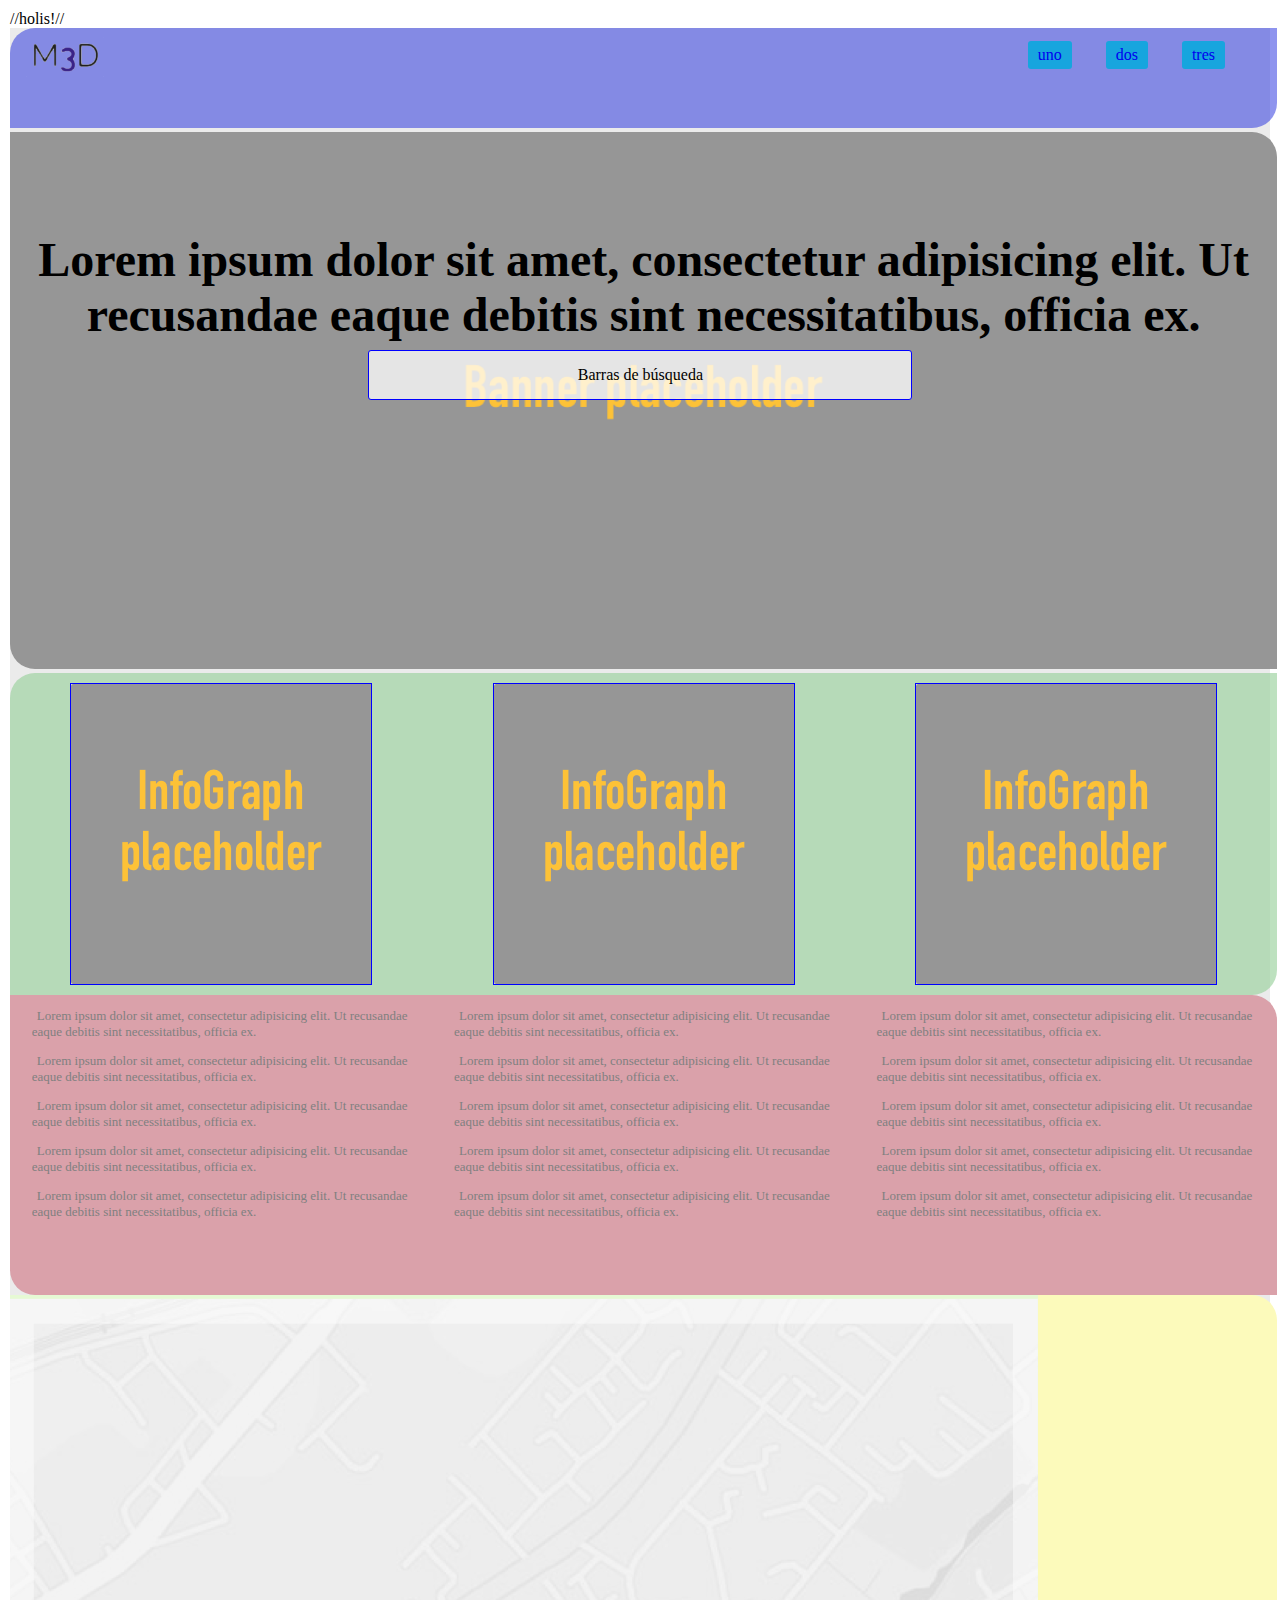
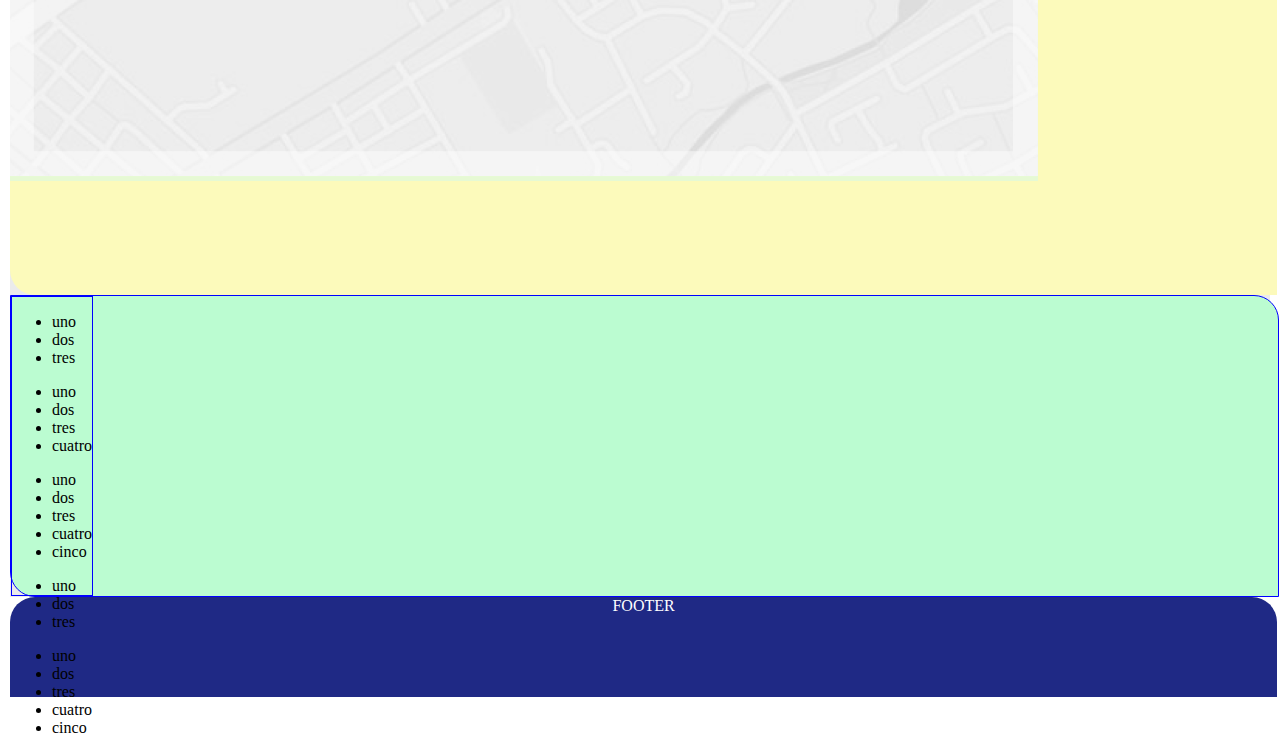
==== index.html @ 564c0a12 "esto agrega un Holis! al index" ====
<!DOCTYPE html>
<html>
//holis!//

<head>
   <meta charset="utf-8">
   <link rel="stylesheet" href="styles/styles.css">
   <meta name="viewport" content="width=device-width, initial-scale=1, maximum-scale=1, user-scalable=no">
   <title>M3D</title>
</head>

<body>
   <main>
      <section class="topContainer">
         <header class="containerUno">
            <img class="containerLogo" src="imgs/logoFirstDraft.png" alt="logo M3D" width="100px">
            <ul class="menu">
               <li><a href="#">uno</a></li>
               <li><a href="#">dos</a></li>
               <li><a href="#">tres</a></li>
            </ul>
         </header>
         <div class="containerDos">
            <div class="motto">
               <h1>Lorem ipsum dolor sit amet, consectetur adipisicing elit. Ut recusandae eaque debitis sint necessitatibus, officia ex.</h1>
            </div>
            <div class="mainSearch">
               Barras de búsqueda
            </div>
            <img class="banner" src="imgs/bannerPlaceholder.png" alt="banner">
         </div>
      </section>
      <section class="infographs">
         <article class="infographOne">
            <img src="imgs/infographPlaceholder.png" alt="infograph">
         </article>
         <article class="infographTwo">
            <img src="imgs/infographPlaceholder.png" alt="infograph">
         </article>
         <article class="infographThree">
            <img src="imgs/infographPlaceholder.png" alt="infograph">
         </article>
      </section>
      <section class="userStories">
         <article class="userStoryOne">
            <p>Lorem ipsum dolor sit amet, consectetur adipisicing elit. Ut recusandae eaque debitis sint necessitatibus, officia ex.</p>
            <p>Lorem ipsum dolor sit amet, consectetur adipisicing elit. Ut recusandae eaque debitis sint necessitatibus, officia ex.</p>
            <p>Lorem ipsum dolor sit amet, consectetur adipisicing elit. Ut recusandae eaque debitis sint necessitatibus, officia ex.</p>
            <p>Lorem ipsum dolor sit amet, consectetur adipisicing elit. Ut recusandae eaque debitis sint necessitatibus, officia ex.</p>
            <p>Lorem ipsum dolor sit amet, consectetur adipisicing elit. Ut recusandae eaque debitis sint necessitatibus, officia ex.</p>
         </article>
         <article class="userStoryTwo">
            <p>Lorem ipsum dolor sit amet, consectetur adipisicing elit. Ut recusandae eaque debitis sint necessitatibus, officia ex.</p>
            <p>Lorem ipsum dolor sit amet, consectetur adipisicing elit. Ut recusandae eaque debitis sint necessitatibus, officia ex.</p>
            <p>Lorem ipsum dolor sit amet, consectetur adipisicing elit. Ut recusandae eaque debitis sint necessitatibus, officia ex.</p>
            <p>Lorem ipsum dolor sit amet, consectetur adipisicing elit. Ut recusandae eaque debitis sint necessitatibus, officia ex.</p>
            <p>Lorem ipsum dolor sit amet, consectetur adipisicing elit. Ut recusandae eaque debitis sint necessitatibus, officia ex.</p>
         </article>
         <article class="userStoryThree">
            <p>Lorem ipsum dolor sit amet, consectetur adipisicing elit. Ut recusandae eaque debitis sint necessitatibus, officia ex.</p>
            <p>Lorem ipsum dolor sit amet, consectetur adipisicing elit. Ut recusandae eaque debitis sint necessitatibus, officia ex.</p>
            <p>Lorem ipsum dolor sit amet, consectetur adipisicing elit. Ut recusandae eaque debitis sint necessitatibus, officia ex.</p>
            <p>Lorem ipsum dolor sit amet, consectetur adipisicing elit. Ut recusandae eaque debitis sint necessitatibus, officia ex.</p>
            <p>Lorem ipsum dolor sit amet, consectetur adipisicing elit. Ut recusandae eaque debitis sint necessitatibus, officia ex.</p>
         </article>
      </section>
      <section class="map">
         <article class="mapOne">
            <img src="imgs/map.png" alt="mapOne">
         </article>
      </section>
      <section class="bottomContainer">
         <article class="bottomContainerList">
            <ul> <li>uno</li> <li>dos</li> <li>tres</li> </ul>
            <ul> <li>uno</li> <li>dos</li> <li>tres</li> <li>cuatro</li> </ul>
            <ul> <li>uno</li> <li>dos</li> <li>tres</li> <li>cuatro</li> <li>cinco</li> </ul>
            <ul> <li>uno</li> <li>dos</li> <li>tres</li> </ul>
            <ul> <li>uno</li> <li>dos</li> <li>tres</li> <li>cuatro</li> <li>cinco</li> </ul>
         </article>
      </section>
   </main>
   <footer class="footer">
      <!-- TODO: 3 columnas ➞ datos de contacto / nuevo menu / copyright -->
      FOOTER
   </footer>
</body>

</html>
---- styles/styles.css ----
* {}

body {
  margin    : 10px;
  font-size : 16px;
}

main {
  background-color : rgb(235, 235, 235);
}

.container {
  display  : inline-block;
  position : relative;
  width    : 99vw;
  height   : 50vw;
  margin   : 0 auto;
}

.containerUno {
  display          : inline-block;
  width            : 99vw;
  height           : 100px;
  border-radius    : 25px 0px;
  background-color : rgba(29, 42, 221, 0.5);
}

.containerLogo {
  position : absolute;
  top      : 20px;
  left     : 15px;
}

.menu {
  position : absolute;
  top      : 25px;
  right    : 25px;
  padding  : 0;
}

.menu li {
  display          : inline-block;
  margin-right     : 30px;
  padding          : 5px 10px;
  border-radius    : 3px;
  background-color : rgb(23, 165, 222);
  list-style       : none;
}

.menu li a {
  text-decoration : none;
}

.containerDos {
  display       : block;
  width         : 99vw;
  border-radius : 0 25px;
}

.motto {
  z-index    : 1;
  position   : absolute;
  top        : 200px;
  width      : 99vw;
  text-align : center;
  font-size  : 1.5em;
}

.mainSearch {
  z-index          : 1;
  display          : block;
  position         : absolute;
  top              : 350px;
  width            : 40vw;
  margin           : 0 28vw;
  padding          : 15px;
  border           : solid blue 1px;
  border-radius    : 3px;
  background-color : rgba(255,255,255,0.75);
  text-align       : center;
}

.banner {
  z-index       : 0;
  width         : 99vw;
  border-radius : 0 25px;
}

/* ------------------------------------------------------ */

.infographs {
  display          : flex;
  width            : 99vw;
  height           : margin:0 auto;
  border-radius    : 25px 0;
  background-color : rgba(151, 207, 153, 0.63);
  flex-direction   : row;
  flex-wrap        : nowrap;
  justify-content  : space-around;
}

.infographOne {
  position      : relative;
  width         : 300px;
  height        : 300px;
  margin        : 0 auto;
  margin-top    : 10px;
  margin-bottom : 10px;
  overflow      : hidden;
  border        : solid blue 1px;
}

.infographTwo {
  position      : relative;
  width         : 300px;
  height        : 300px;
  margin        : 0 auto;
  margin-top    : 10px;
  margin-bottom : 10px;
  overflow      : hidden;
  border        : solid blue 1px;
}

.infographThree {
  position      : relative;
  width         : 300px;
  height        : 300px;
  margin        : 0 auto;
  margin-top    : 10px;
  margin-bottom : 10px;
  overflow      : hidden;
  border        : solid blue 1px;
}

/* ------------------------------------------------------ */

.userStories {
  display          : flex;
  width            : 99vw;
  height           : 300px;
  margin           : 0 auto;
  border-radius    : 0 25px;
  background-color : rgb(218, 161, 170);
  flex-direction   : row;
  flex-wrap        : nowrap;
  justify-content  : space-around;
}

.userStoryOne {
  width       : 30vw;
  margin-left : 5px;
  color       : grey;
  overflow    : hidden;
  text-align  : left;
  text-indent : 5px;
  font-size   : 13px;
}

.userStoryTwo {
  width       : 30vw;
  margin-left : 5px;
  color       : grey;
  overflow    : hidden;
  text-align  : left;
  text-indent : 5px;
  font-size   : 13px;
}

.userStoryThree {
  width            : 30vw;
  margin-left      : 5px;
  color            : grey;
  overflow         : hidden;
  text-align       : left;
  text-indent      : 5px;
  font-size        : 13px;
  font-size-adjust : auto;
}

/* ------------------------------------------------------ */

.map {
  display          : flex;
  width            : 99vw;
  height           : 600px;
  margin           : 0 auto;
  border-radius    : 0 25px;
  background-color : rgb(252, 250, 187);
}

.mapOne {
   justify-content: center;
   align-items: center;
}

/* ------------------------------------------------------ */

.bottomContainer {
   border: solid 1px blue;
  display          : flex;
  width            : 99vw;
  height           : 300px;
  border-radius    : 0 25px;
  background-color : rgb(187, 252, 209);
}

.bottomContainerList {
border: solid 1px blue;
flex-direction: column;
flex-wrap: wrap;
justify-content: space-between;
}

/* ------------------------------------------------------ */

.footer {
  width            : 99vw;
  height           : 100px;
  margin           : 0 auto;
  color            : white;
  border-radius    : 25px 25px 0 0;
  background-color : rgb(31, 41, 133);
  text-align       : center;
}

/* --- MOBILE ------------------------------------------- */

/* MEDIUM SIZE */

@media (max-width: 900px) {
  .containerTop {
    background-color : green;
  }
}

/* SMALL SIZE */

@media (max-width: 450px) {
  .containerTop {
    background-color : red;
  }
}
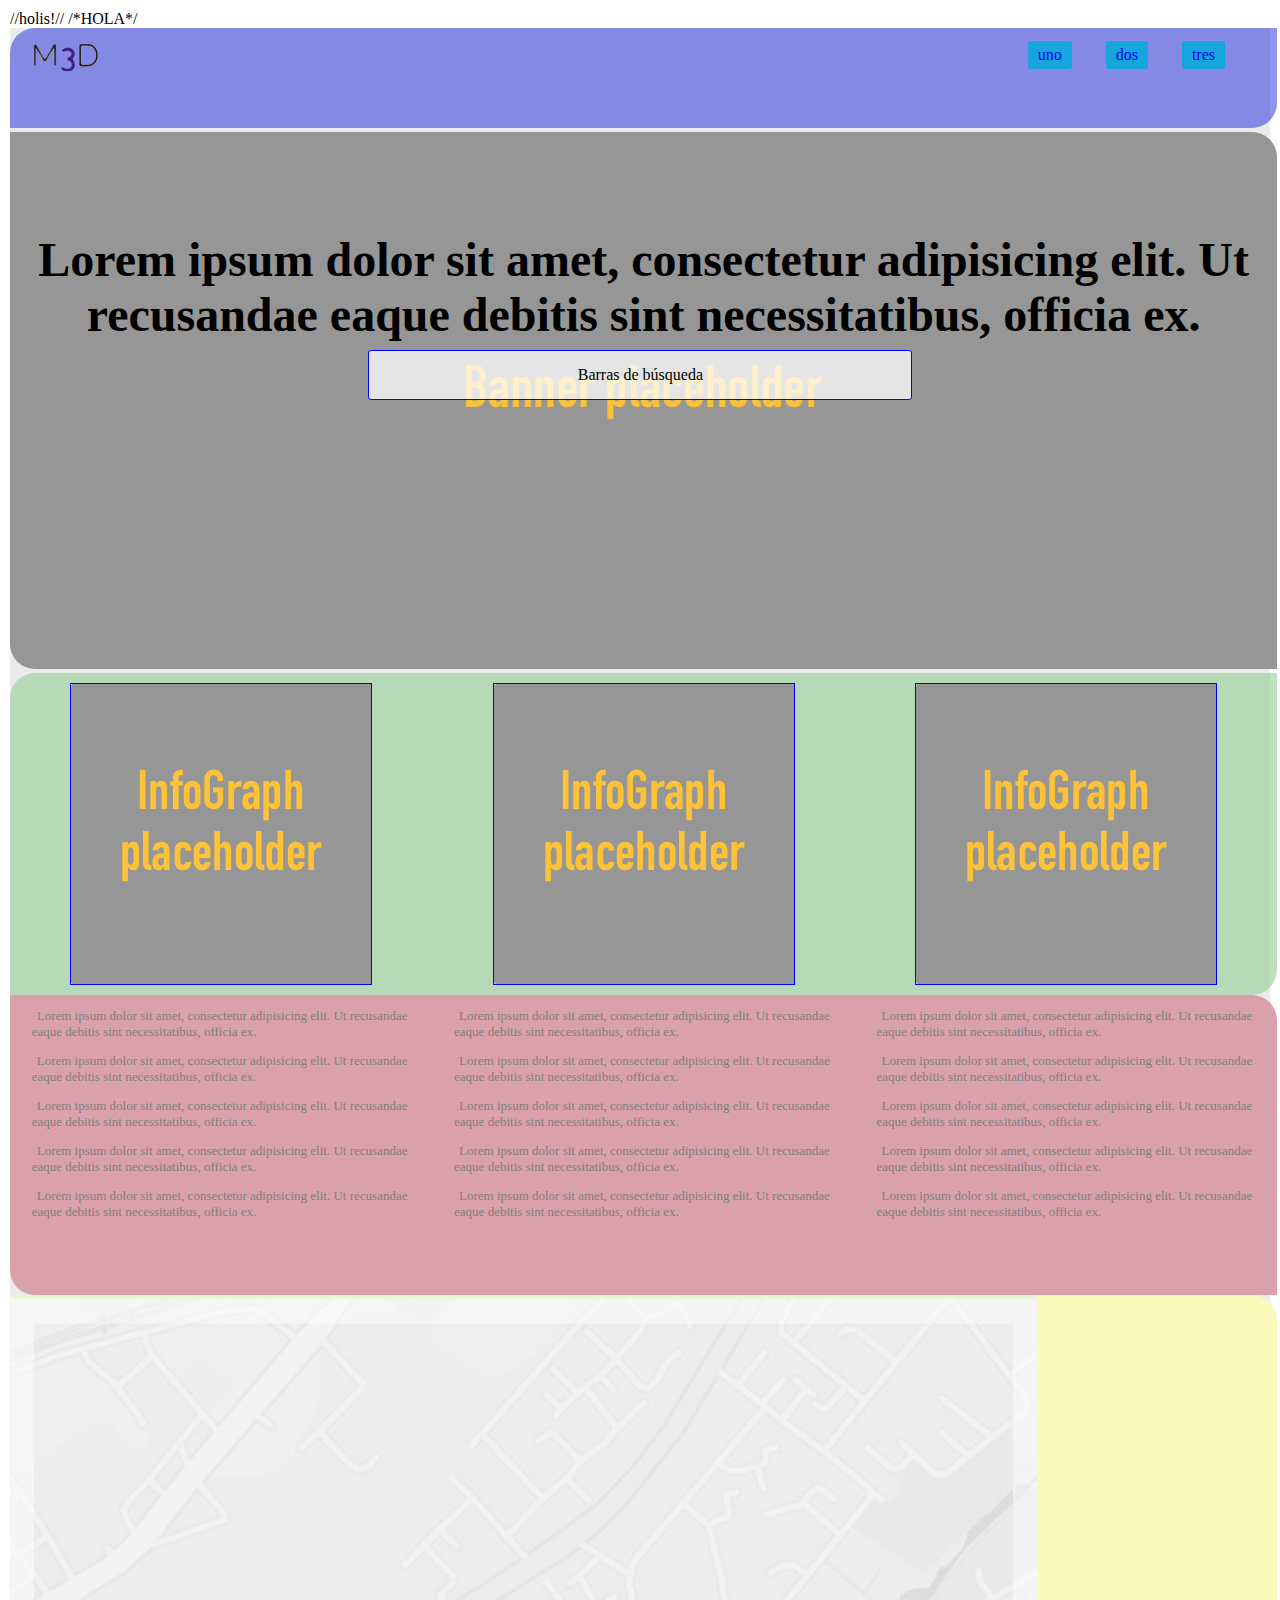
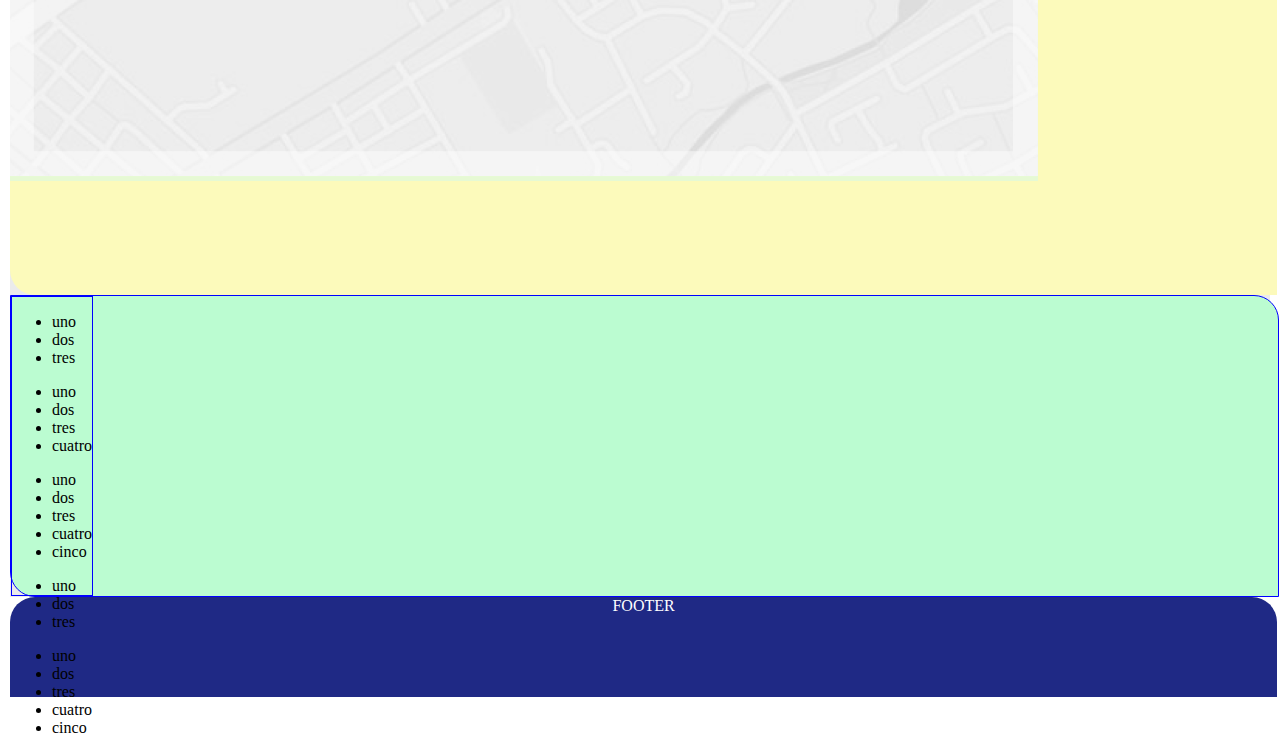
==== commit 82aaeb48: "Merge branch 'master' of https://github.com/juanmaverde/m3d" ====
--- a/index.html
+++ b/index.html
@@ -3,6 +3,7 @@
 //holis!//
 
 <head>
+  /*HOLA*/
    <meta charset="utf-8">
    <link rel="stylesheet" href="styles/styles.css">
    <meta name="viewport" content="width=device-width, initial-scale=1, maximum-scale=1, user-scalable=no">
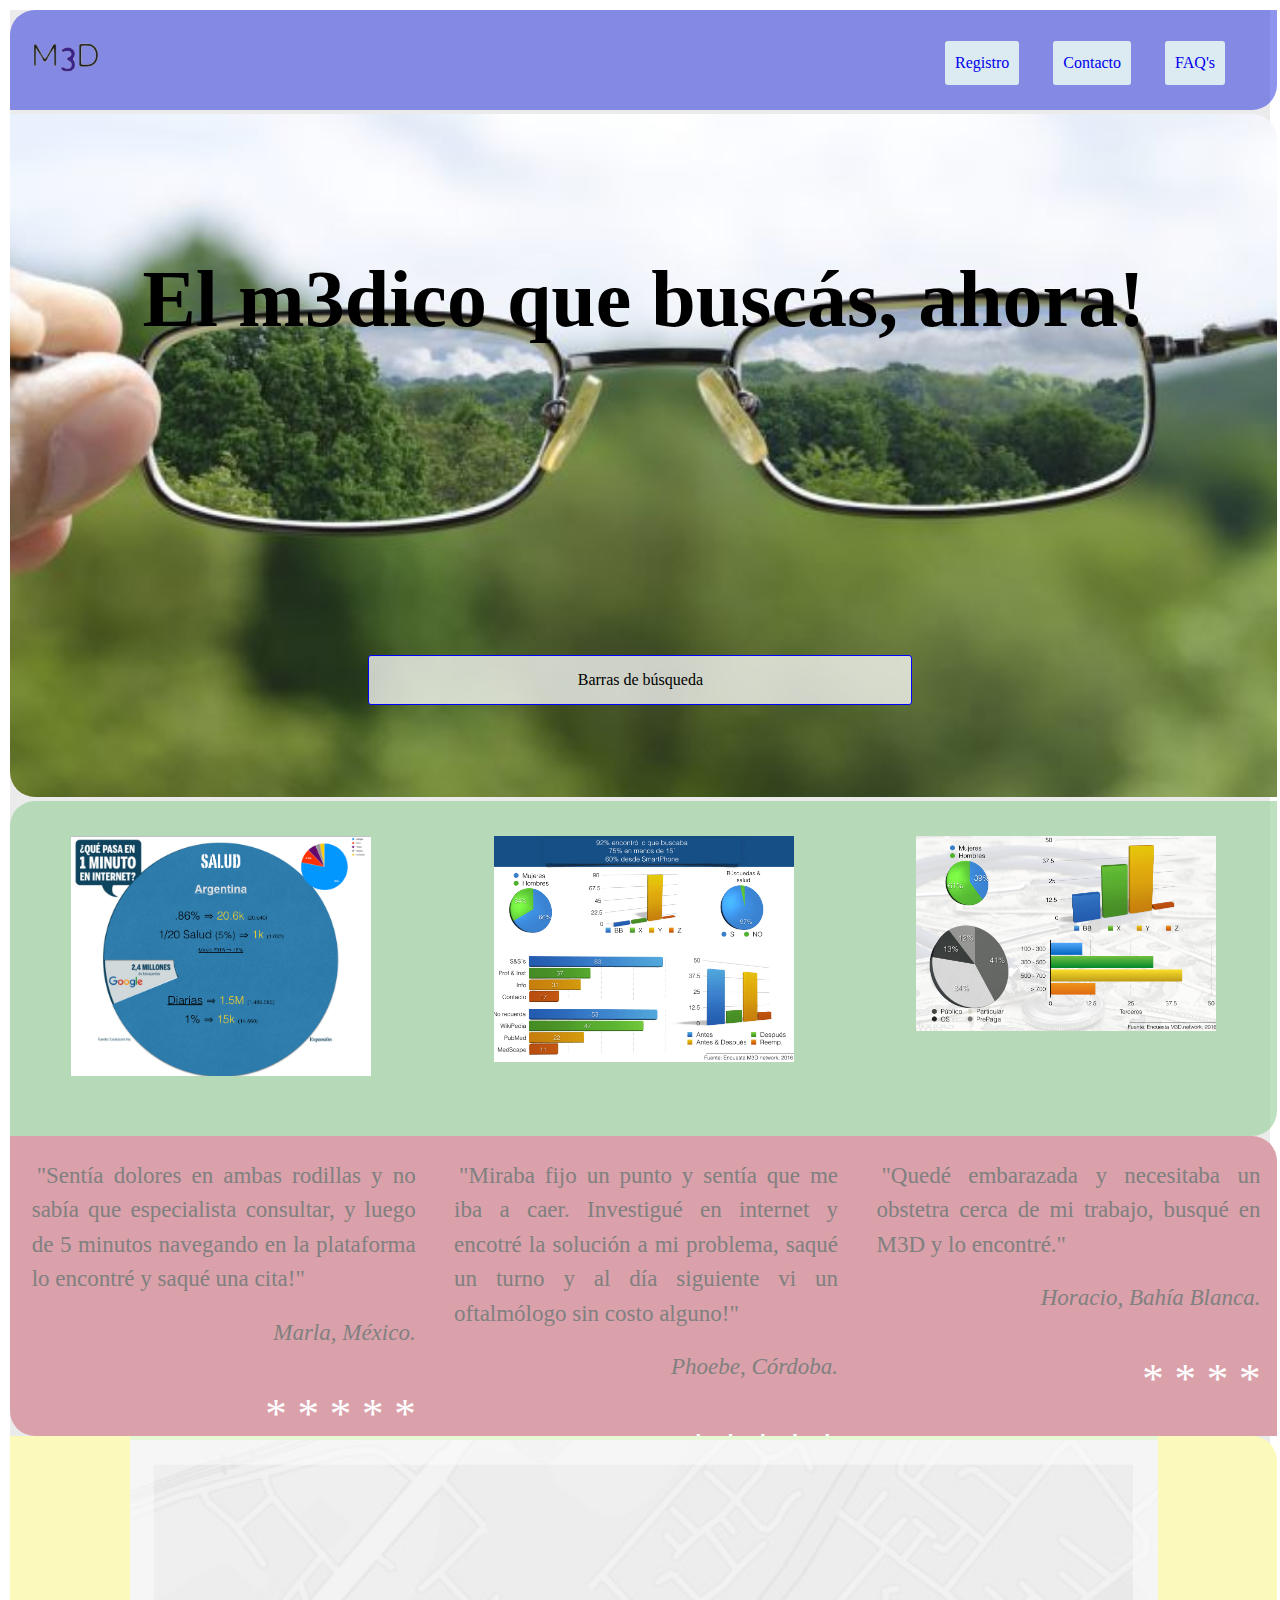
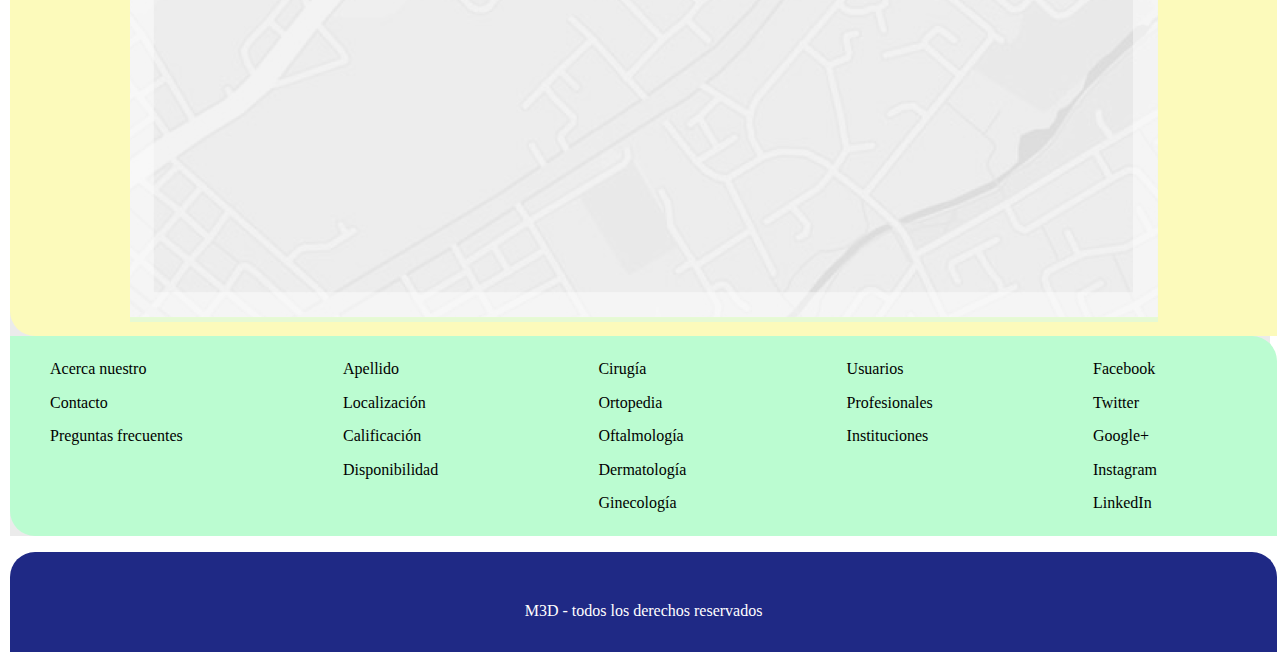
==== commit 1d61709e: "compilación / compaginación -> primer borrador" ====
--- a/index.html
+++ b/index.html
@@ -1,9 +1,7 @@
 <!DOCTYPE html>
 <html>
-//holis!//
 
 <head>
-  /*HOLA*/
    <meta charset="utf-8">
    <link rel="stylesheet" href="styles/styles.css">
    <meta name="viewport" content="width=device-width, initial-scale=1, maximum-scale=1, user-scalable=no">
@@ -16,53 +14,47 @@
          <header class="containerUno">
             <img class="containerLogo" src="imgs/logoFirstDraft.png" alt="logo M3D" width="100px">
             <ul class="menu">
-               <li><a href="#">uno</a></li>
-               <li><a href="#">dos</a></li>
-               <li><a href="#">tres</a></li>
+               <li><a href="loginForm.html">Registro</a></li>
+               <li><a href="contactForm.html">Contacto</a></li>
+               <li><a href="faqs.html">FAQ's</a></li>
             </ul>
          </header>
          <div class="containerDos">
             <div class="motto">
-               <h1>Lorem ipsum dolor sit amet, consectetur adipisicing elit. Ut recusandae eaque debitis sint necessitatibus, officia ex.</h1>
+               <h1>El m3dico que buscás, ahora!</h1>
             </div>
             <div class="mainSearch">
                Barras de búsqueda
             </div>
-            <img class="banner" src="imgs/bannerPlaceholder.png" alt="banner">
+            <img class="banner" src="imgs/blurryVision.jpg" alt="banner">
          </div>
       </section>
       <section class="infographs">
          <article class="infographOne">
-            <img src="imgs/infographPlaceholder.png" alt="infograph">
+            <img class="infoGraphImg" src="imgs/infographSampleOne.png" alt="infographOne" width="300px">
          </article>
          <article class="infographTwo">
-            <img src="imgs/infographPlaceholder.png" alt="infograph">
+            <img class="infoGraphImg" src="imgs/infographSampleTwo.png" alt="infographTwo" width="300px">
          </article>
          <article class="infographThree">
-            <img src="imgs/infographPlaceholder.png" alt="infograph">
+            <img class="infoGraphImg" src="imgs/infographSampleThree.png" alt="infographThree" width="300px">
          </article>
       </section>
       <section class="userStories">
          <article class="userStoryOne">
-            <p>Lorem ipsum dolor sit amet, consectetur adipisicing elit. Ut recusandae eaque debitis sint necessitatibus, officia ex.</p>
-            <p>Lorem ipsum dolor sit amet, consectetur adipisicing elit. Ut recusandae eaque debitis sint necessitatibus, officia ex.</p>
-            <p>Lorem ipsum dolor sit amet, consectetur adipisicing elit. Ut recusandae eaque debitis sint necessitatibus, officia ex.</p>
-            <p>Lorem ipsum dolor sit amet, consectetur adipisicing elit. Ut recusandae eaque debitis sint necessitatibus, officia ex.</p>
-            <p>Lorem ipsum dolor sit amet, consectetur adipisicing elit. Ut recusandae eaque debitis sint necessitatibus, officia ex.</p>
+            <p class="story">"Sentía dolores en ambas rodillas y no sabía que especialista consultar, y luego de 5 minutos navegando en la plataforma lo encontré y saqué una cita!"</p>
+            <p class="name">Marla, México.</p>
+            <p class="stars">* * * * *</p>
          </article>
          <article class="userStoryTwo">
-            <p>Lorem ipsum dolor sit amet, consectetur adipisicing elit. Ut recusandae eaque debitis sint necessitatibus, officia ex.</p>
-            <p>Lorem ipsum dolor sit amet, consectetur adipisicing elit. Ut recusandae eaque debitis sint necessitatibus, officia ex.</p>
-            <p>Lorem ipsum dolor sit amet, consectetur adipisicing elit. Ut recusandae eaque debitis sint necessitatibus, officia ex.</p>
-            <p>Lorem ipsum dolor sit amet, consectetur adipisicing elit. Ut recusandae eaque debitis sint necessitatibus, officia ex.</p>
-            <p>Lorem ipsum dolor sit amet, consectetur adipisicing elit. Ut recusandae eaque debitis sint necessitatibus, officia ex.</p>
+            <p class="story">"Miraba fijo un punto y sentía que me iba a caer. Investigué en internet y encotré la solución a mi problema, saqué un turno y al día siguiente vi un oftalmólogo sin costo alguno!"</p>
+            <p class="name">Phoebe, Córdoba.</p>
+            <p class="stars">* * * * *</p>
          </article>
          <article class="userStoryThree">
-            <p>Lorem ipsum dolor sit amet, consectetur adipisicing elit. Ut recusandae eaque debitis sint necessitatibus, officia ex.</p>
-            <p>Lorem ipsum dolor sit amet, consectetur adipisicing elit. Ut recusandae eaque debitis sint necessitatibus, officia ex.</p>
-            <p>Lorem ipsum dolor sit amet, consectetur adipisicing elit. Ut recusandae eaque debitis sint necessitatibus, officia ex.</p>
-            <p>Lorem ipsum dolor sit amet, consectetur adipisicing elit. Ut recusandae eaque debitis sint necessitatibus, officia ex.</p>
-            <p>Lorem ipsum dolor sit amet, consectetur adipisicing elit. Ut recusandae eaque debitis sint necessitatibus, officia ex.</p>
+            <p class="story">"Quedé embarazada y necesitaba un obstetra cerca de mi trabajo, busqué en M3D y lo encontré."</p>
+            <p class="name">Horacio, Bahía Blanca.</p>
+            <p class="stars">* * * *</p>
          </article>
       </section>
       <section class="map">
@@ -72,17 +64,41 @@
       </section>
       <section class="bottomContainer">
          <article class="bottomContainerList">
-            <ul> <li>uno</li> <li>dos</li> <li>tres</li> </ul>
-            <ul> <li>uno</li> <li>dos</li> <li>tres</li> <li>cuatro</li> </ul>
-            <ul> <li>uno</li> <li>dos</li> <li>tres</li> <li>cuatro</li> <li>cinco</li> </ul>
-            <ul> <li>uno</li> <li>dos</li> <li>tres</li> </ul>
-            <ul> <li>uno</li> <li>dos</li> <li>tres</li> <li>cuatro</li> <li>cinco</li> </ul>
+            <ul class="bottomList">
+               <li>Acerca nuestro</li>
+               <li>Contacto</li>
+               <li>Preguntas frecuentes</li>
+            </ul>
+            <ul class="bottomList">
+               <li>Apellido</li>
+               <li>Localización</li>
+               <li>Calificación</li>
+               <li>Disponibilidad</li>
+            </ul>
+            <ul class="bottomList">
+               <li>Cirugía</li>
+               <li>Ortopedia</li>
+               <li>Oftalmología</li>
+               <li>Dermatología</li>
+               <li>Ginecología</li>
+            </ul>
+            <ul class="bottomList">
+               <li>Usuarios</li>
+               <li>Profesionales</li>
+               <li>Instituciones</li>
+            </ul>
+            <ul class="bottomList">
+               <li>Facebook</li>
+               <li>Twitter</li>
+               <li>Google+</li>
+               <li>Instagram</li>
+               <li>LinkedIn</li>
+            </ul>
          </article>
       </section>
    </main>
    <footer class="footer">
-      <!-- TODO: 3 columnas ➞ datos de contacto / nuevo menu / copyright -->
-      FOOTER
+      <p> M3D - todos los derechos reservados </p>
    </footer>
 </body>
 
--- a/styles/styles.css
+++ b/styles/styles.css
@@ -43,7 +43,7 @@
   margin-right     : 30px;
   padding          : 5px 10px;
   border-radius    : 3px;
-  background-color : rgb(23, 165, 222);
+  background-color : rgb(219, 235, 241);
   list-style       : none;
 }
 
@@ -63,14 +63,14 @@
   top        : 200px;
   width      : 99vw;
   text-align : center;
-  font-size  : 1.5em;
+  font-size  : 2.5em;
 }
 
 .mainSearch {
   z-index          : 1;
   display          : block;
   position         : absolute;
-  top              : 350px;
+  top              : 655px;
   width            : 40vw;
   margin           : 0 28vw;
   padding          : 15px;
@@ -94,43 +94,37 @@
   height           : margin:0 auto;
   border-radius    : 25px 0;
   background-color : rgba(151, 207, 153, 0.63);
+  align-items      : center;
   flex-direction   : row;
-  flex-wrap        : nowrap;
-  justify-content  : space-around;
+  flex-wrap        : wrap;
+  justify-content  : space-between;
 }
 
 .infographOne {
-  position      : relative;
-  width         : 300px;
-  height        : 300px;
-  margin        : 0 auto;
-  margin-top    : 10px;
-  margin-bottom : 10px;
-  overflow      : hidden;
-  border        : solid blue 1px;
+  position   : relative;
+  width      : 300px;
+  height     : 300px;
+  margin     : 0 auto;
+  margin-top : 35px;
 }
 
 .infographTwo {
-  position      : relative;
-  width         : 300px;
-  height        : 300px;
-  margin        : 0 auto;
-  margin-top    : 10px;
-  margin-bottom : 10px;
-  overflow      : hidden;
-  border        : solid blue 1px;
+  position   : relative;
+  width      : 300px;
+  height     : 300px;
+  margin     : 0 auto;
+  margin-top : 35px;
 }
 
 .infographThree {
-  position      : relative;
-  width         : 300px;
-  height        : 300px;
-  margin        : 0 auto;
-  margin-top    : 10px;
-  margin-bottom : 10px;
-  overflow      : hidden;
-  border        : solid blue 1px;
-}
+  position   : relative;
+  width      : 300px;
+  height     : 300px;
+  margin     : 0 auto;
+  margin-top : 35px;
+}
+
+.infoGraphImg {}
 
 /* ------------------------------------------------------ */
 
@@ -153,7 +147,7 @@
   overflow    : hidden;
   text-align  : left;
   text-indent : 5px;
-  font-size   : 13px;
+  font-size   : 23px;
 }
 
 .userStoryTwo {
@@ -163,7 +157,7 @@
   overflow    : hidden;
   text-align  : left;
   text-indent : 5px;
-  font-size   : 13px;
+  font-size   : 23px;
 }
 
 .userStoryThree {
@@ -173,42 +167,65 @@
   overflow         : hidden;
   text-align       : left;
   text-indent      : 5px;
-  font-size        : 13px;
+  font-size        : 23px;
   font-size-adjust : auto;
 }
 
+.story {
+  text-align : justify;
+  line-height: 150%;
+}
+
+.name {
+  text-align : right;
+  font-style : italic;
+}
+
+.stars {
+  color      : rgb(255, 255, 255);
+  text-align : right;
+  font-size  : 43px;
+}
+
 /* ------------------------------------------------------ */
 
 .map {
-  display          : flex;
-  width            : 99vw;
-  height           : 600px;
+  width            : 99vw;
+  height           : 500px;
   margin           : 0 auto;
   border-radius    : 0 25px;
   background-color : rgb(252, 250, 187);
 }
 
 .mapOne {
-   justify-content: center;
-   align-items: center;
+  display         : flex;
+  justify-content : center;
 }
 
 /* ------------------------------------------------------ */
 
 .bottomContainer {
-   border: solid 1px blue;
-  display          : flex;
-  width            : 99vw;
-  height           : 300px;
+  width            : 99vw;
+  height           : 200px;
   border-radius    : 0 25px;
   background-color : rgb(187, 252, 209);
 }
 
 .bottomContainerList {
-border: solid 1px blue;
-flex-direction: column;
-flex-wrap: wrap;
-justify-content: space-between;
+  display : flex;
+}
+
+.bottomList {
+  align-items     : center;
+  flex            : auto;
+  justify-content : space-between;
+}
+
+li {
+  align-items     : center;
+  justify-content : space-between;
+  line-height     : 210%;
+  list-style-type : none;
 }
 
 /* ------------------------------------------------------ */
@@ -223,6 +240,11 @@
   text-align       : center;
 }
 
+.footer p {
+   position: relative;
+   top: 50px;
+}
+
 /* --- MOBILE ------------------------------------------- */
 
 /* MEDIUM SIZE */
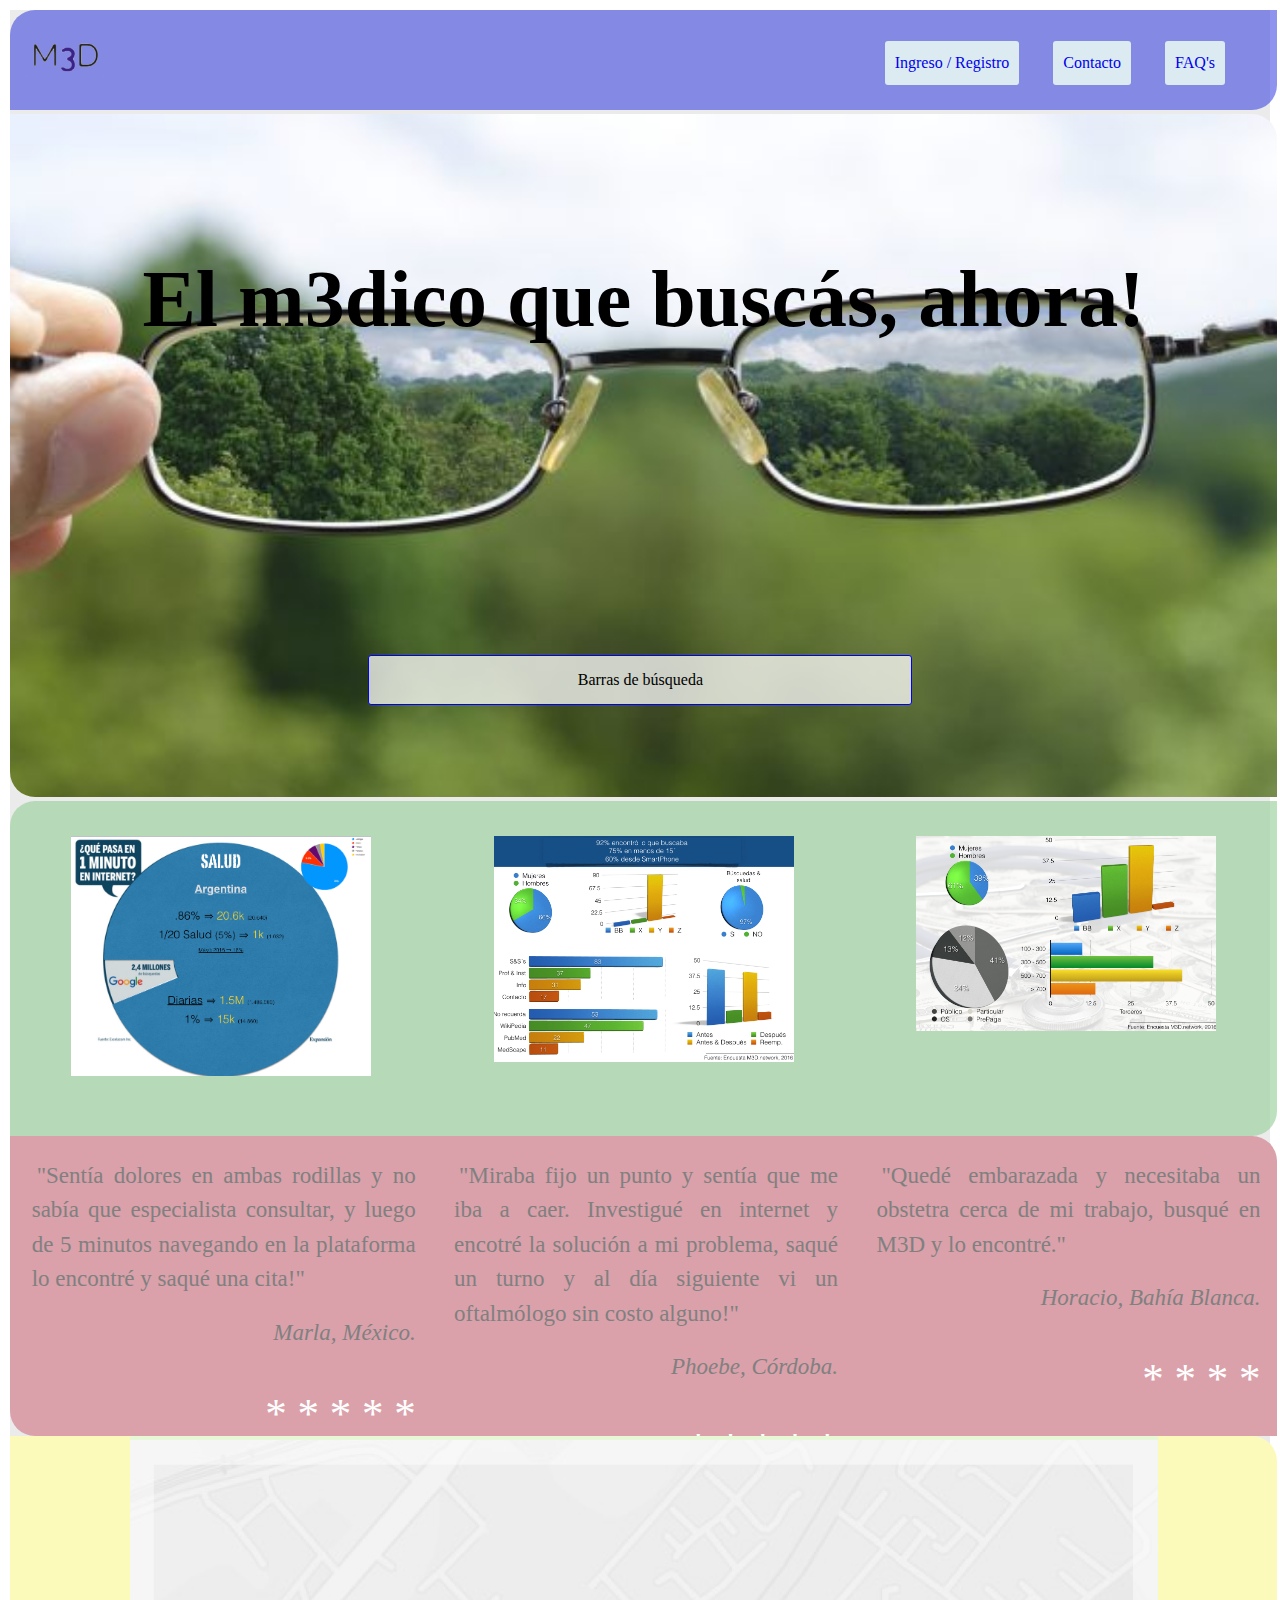
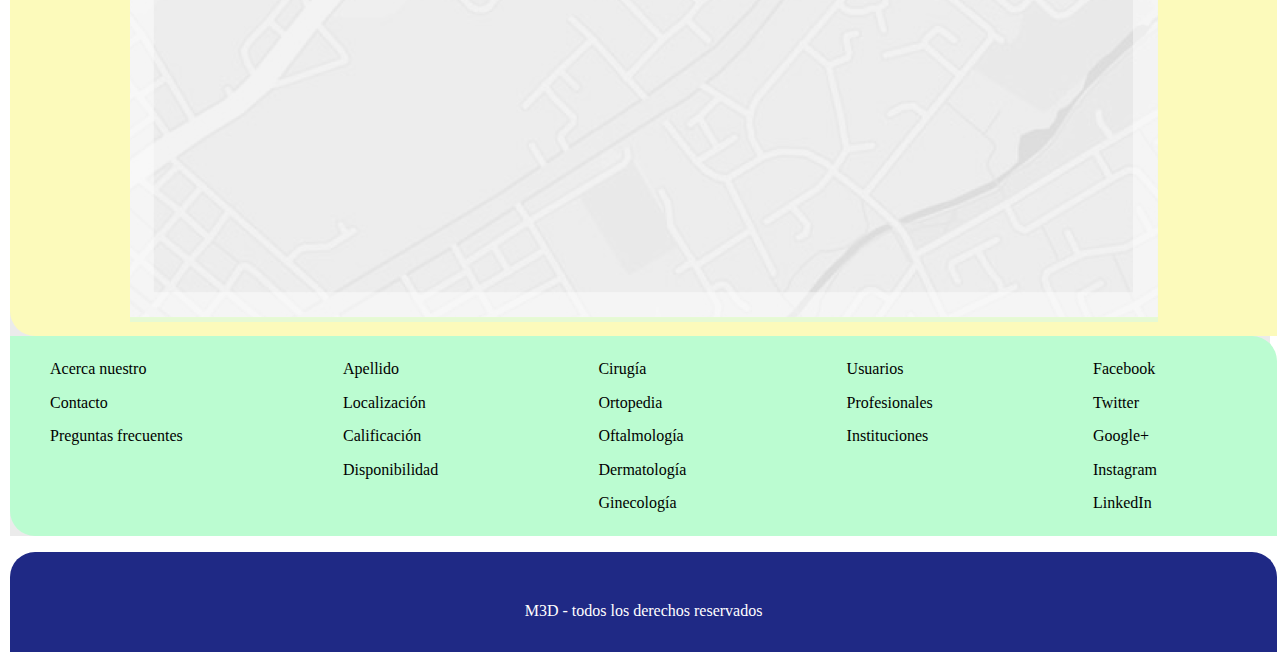
==== commit b8916803: "compilación / compaginación -> segundo borrador + homogeinización contenidos index && FAQ's && conta" ====
--- a/index.html
+++ b/index.html
@@ -5,7 +5,7 @@
    <meta charset="utf-8">
    <link rel="stylesheet" href="styles/styles.css">
    <meta name="viewport" content="width=device-width, initial-scale=1, maximum-scale=1, user-scalable=no">
-   <title>M3D</title>
+   <title> M3D </title>
 </head>
 
 <body>
@@ -14,7 +14,7 @@
          <header class="containerUno">
             <img class="containerLogo" src="imgs/logoFirstDraft.png" alt="logo M3D" width="100px">
             <ul class="menu">
-               <li><a href="loginForm.html">Registro</a></li>
+               <li><a href="loginRegister.html">Ingreso / Registro</a></li>
                <li><a href="contactForm.html">Contacto</a></li>
                <li><a href="faqs.html">FAQ's</a></li>
             </ul>
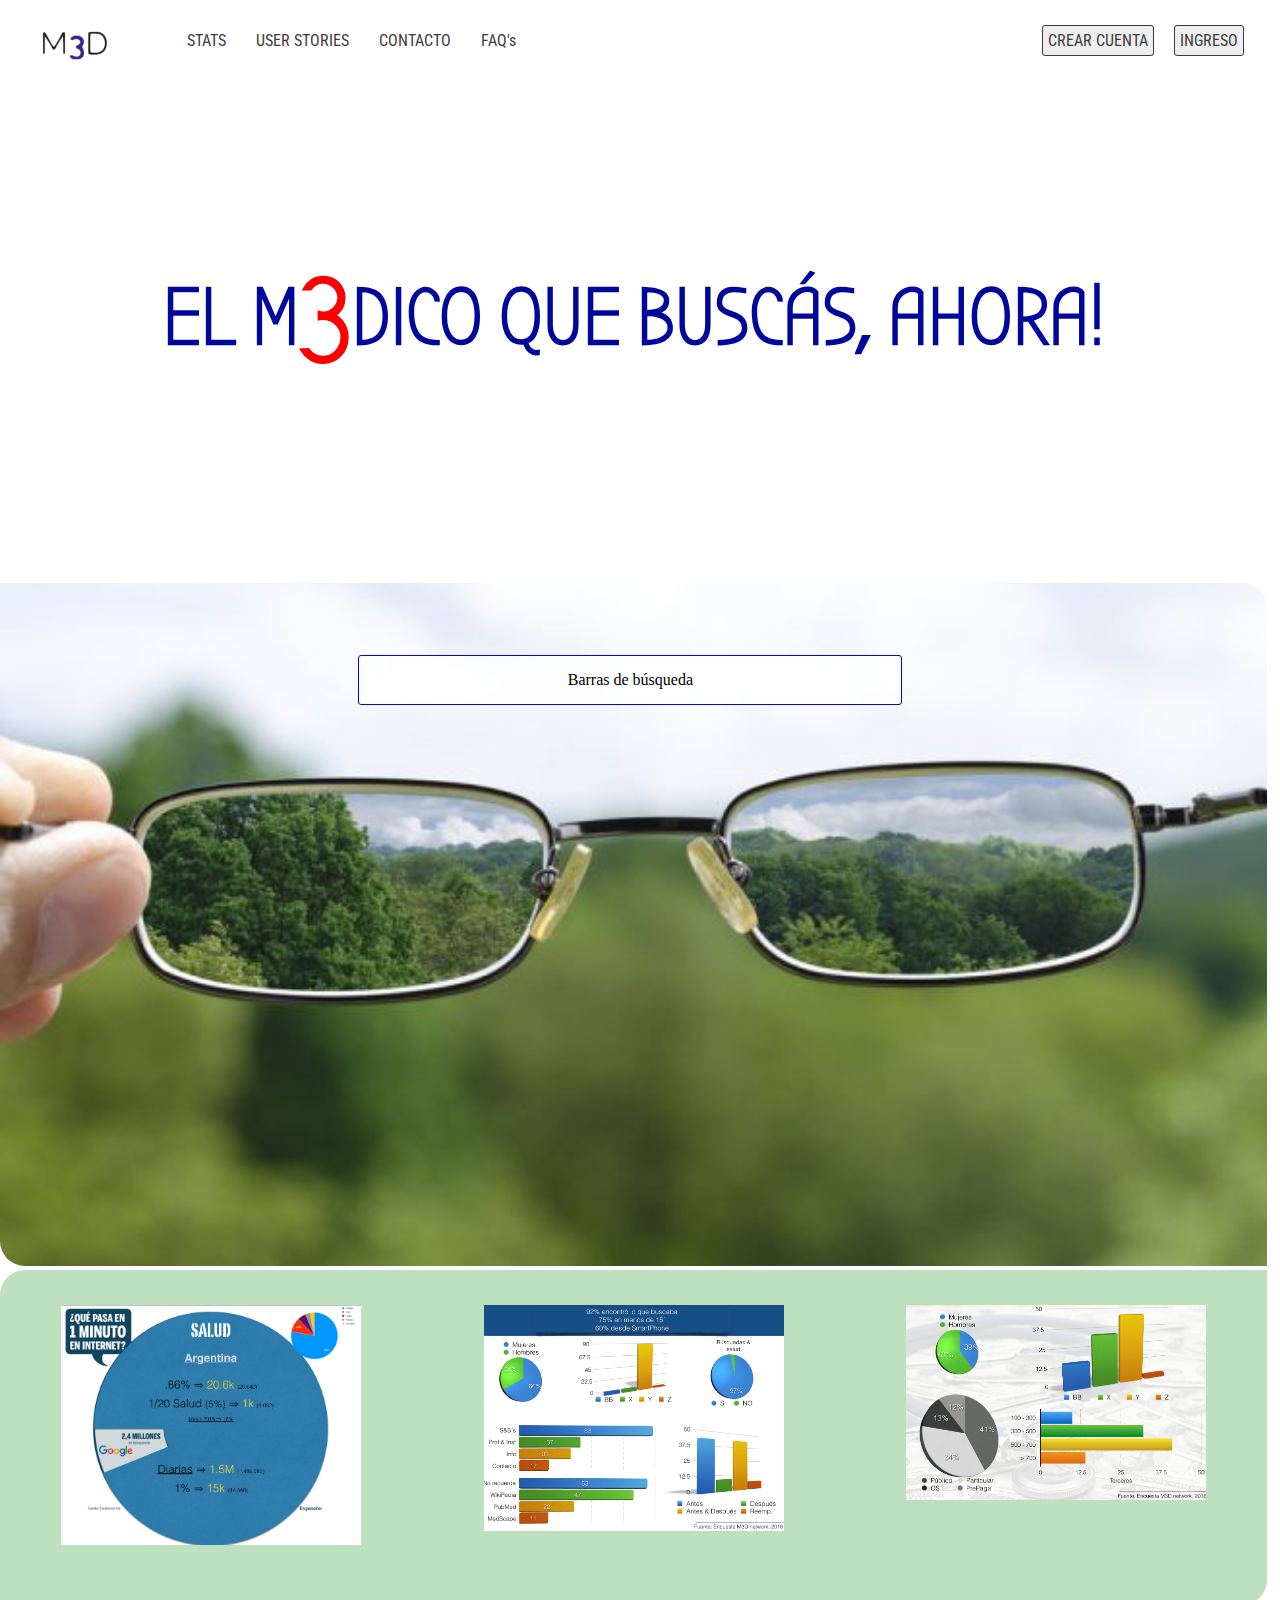
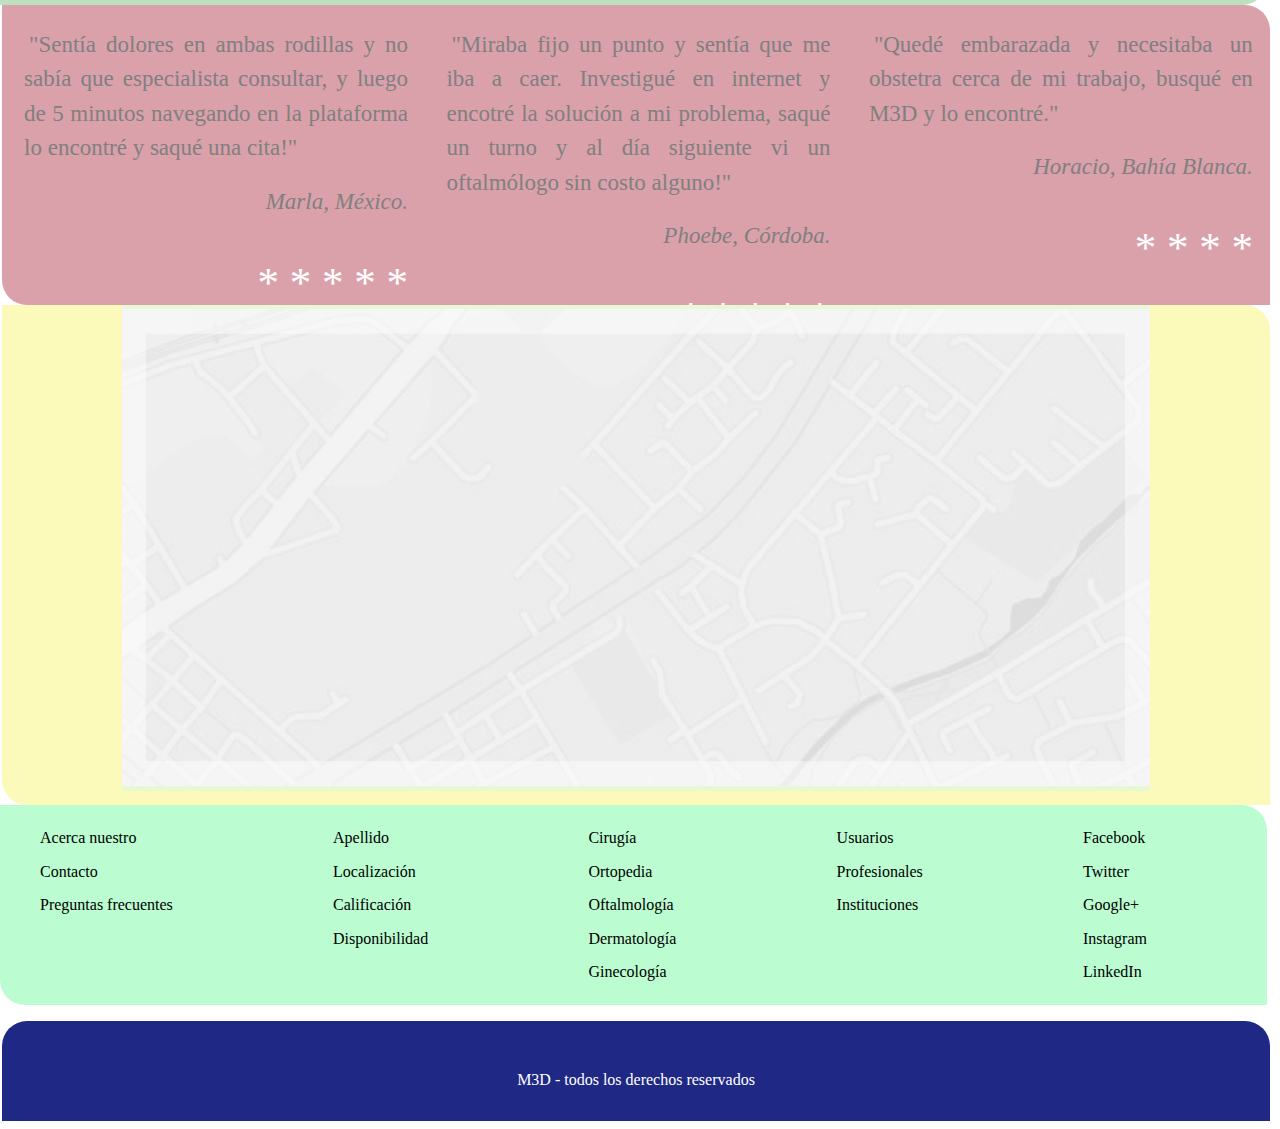
==== commit f519ae9a: "cambios index && styles -> largeHeader" ====
--- a/index.html
+++ b/index.html
@@ -4,24 +4,43 @@
 <head>
    <meta charset="utf-8">
    <link rel="stylesheet" href="styles/styles.css">
+   <link href="https://fonts.googleapis.com/css?family=Roboto+Condensed" rel="stylesheet">
+   <link href="https://fonts.googleapis.com/css?family=Bubbler+One|Roboto+Condensed" rel="stylesheet">
    <meta name="viewport" content="width=device-width, initial-scale=1, maximum-scale=1, user-scalable=no">
    <title> M3D </title>
 </head>
 
 <body>
+      <div>
+         <header class="largeHeaderContainer">
+            <div class="logoContainer">
+               <a href="index.html"><img class="logo" src="imgs/logoFirstDraft.png" alt="logo" width="100px"></a>
+            </div>
+            <div class="secondaryMenuContainer">
+               <nav>
+                  <ul class="secondaryMenu">
+                     <li><a href="#">STATS</a></li>
+                     <li><a href="#">USER STORIES</a></li>
+                     <li><a href="contactForm.html">CONTACTO</a></li>
+                     <li><a href="faqs.html">FAQ's</a></li>
+                  </ul>
+               </nav>
+            </div>
+            <div class="mainMenuContainer">
+               <nav>
+                  <ul class="mainMenu">
+                     <li><a href="loginRegister.html">CREAR CUENTA</a></li>
+                     <li class="mainMenuFavorite"><a href="#">INGRESO</a></li>
+                  </ul>
+               </nav>
+            </div>
+         </header>
+      </div>
    <main>
-      <section class="topContainer">
-         <header class="containerUno">
-            <img class="containerLogo" src="imgs/logoFirstDraft.png" alt="logo M3D" width="100px">
-            <ul class="menu">
-               <li><a href="loginRegister.html">Ingreso / Registro</a></li>
-               <li><a href="contactForm.html">Contacto</a></li>
-               <li><a href="faqs.html">FAQ's</a></li>
-            </ul>
-         </header>
+      <section>
          <div class="containerDos">
             <div class="motto">
-               <h1>El m3dico que buscás, ahora!</h1>
+               <h1>EL M<span>3</span>DICO QUE BUSCÁS, AHORA!</h1>
             </div>
             <div class="mainSearch">
                Barras de búsqueda
--- a/styles/styles.css
+++ b/styles/styles.css
@@ -1,13 +1,84 @@
+/* ---------- General styles ---------- */
+
 * {}
 
 body {
-  margin    : 10px;
-  font-size : 16px;
+  margin-left : 0;
+  font-size   : 16px;
 }
 
 main {
-  background-color : rgb(235, 235, 235);
-}
+  margin-top       : 500px;
+  background-color : rgb(255, 255, 255, .05);
+}
+
+/* ---------- Header styles ---------- */
+
+.largeHeaderContainer {
+  display          : flex;
+  width            : 99.5vw;
+  height           : 75px;
+  flex-flow        : row nowrap;
+  justify-content  : space-around;
+}
+
+.logoContainer {
+  display         : flex;
+  width           : 10vw;
+  flex-flow       : nowrap row;
+  justify-content : center;
+}
+
+.logo {}
+
+.secondaryMenuContainer {
+}
+
+.secondaryMenu {
+  display         : flex;
+  width           : 55vw;
+  padding         : 0;
+  flex-flow       : row nowrap;
+  justify-content : flex-start;
+}
+
+.secondaryMenu li {
+  margin-left : 30px;
+}
+
+.secondaryMenu li a {
+  color           : rgb(60, 60, 60);
+  text-decoration : none;
+  font-family: 'Roboto Condensed', sans-serif;
+}
+
+.mainMenuContainer {
+  width  : 30vw;
+}
+
+.mainMenu {
+  display         : flex;
+  padding         : 0;
+  flex-flow       : row nowrap;
+  justify-content : flex-end;
+}
+
+.mainMenu li {
+  margin-right : 20px;
+  display: inline;
+}
+
+.mainMenu li a {
+  color           : rgb(60, 60, 60);
+  text-decoration : none;
+  font-family: 'Roboto Condensed', sans-serif;
+  padding: 5px;
+  border-radius: 3px;
+  border: solid 0.5px rgb(60, 60, 60);
+  background-color: rgb(238, 238, 238);
+}
+
+/* ---------- mainScreen styles ---------- */
 
 .container {
   display  : inline-block;
@@ -15,27 +86,6 @@
   width    : 99vw;
   height   : 50vw;
   margin   : 0 auto;
-}
-
-.containerUno {
-  display          : inline-block;
-  width            : 99vw;
-  height           : 100px;
-  border-radius    : 25px 0px;
-  background-color : rgba(29, 42, 221, 0.5);
-}
-
-.containerLogo {
-  position : absolute;
-  top      : 20px;
-  left     : 15px;
-}
-
-.menu {
-  position : absolute;
-  top      : 25px;
-  right    : 25px;
-  padding  : 0;
 }
 
 .menu li {
@@ -57,7 +107,16 @@
   border-radius : 0 25px;
 }
 
+.containerDos span {
+   color: red;
+   font-size: 1.5em;
+   vertical-align: middle;
+
+}
+
 .motto {
+   font-family: 'Bubbler One', sans-serif;
+   color: rgb(0, 7, 155);
   z-index    : 1;
   position   : absolute;
   top        : 200px;
@@ -172,8 +231,8 @@
 }
 
 .story {
-  text-align : justify;
-  line-height: 150%;
+  text-align  : justify;
+  line-height : 150%;
 }
 
 .name {
@@ -241,8 +300,8 @@
 }
 
 .footer p {
-   position: relative;
-   top: 50px;
+  position : relative;
+  top      : 50px;
 }
 
 /* --- MOBILE ------------------------------------------- */
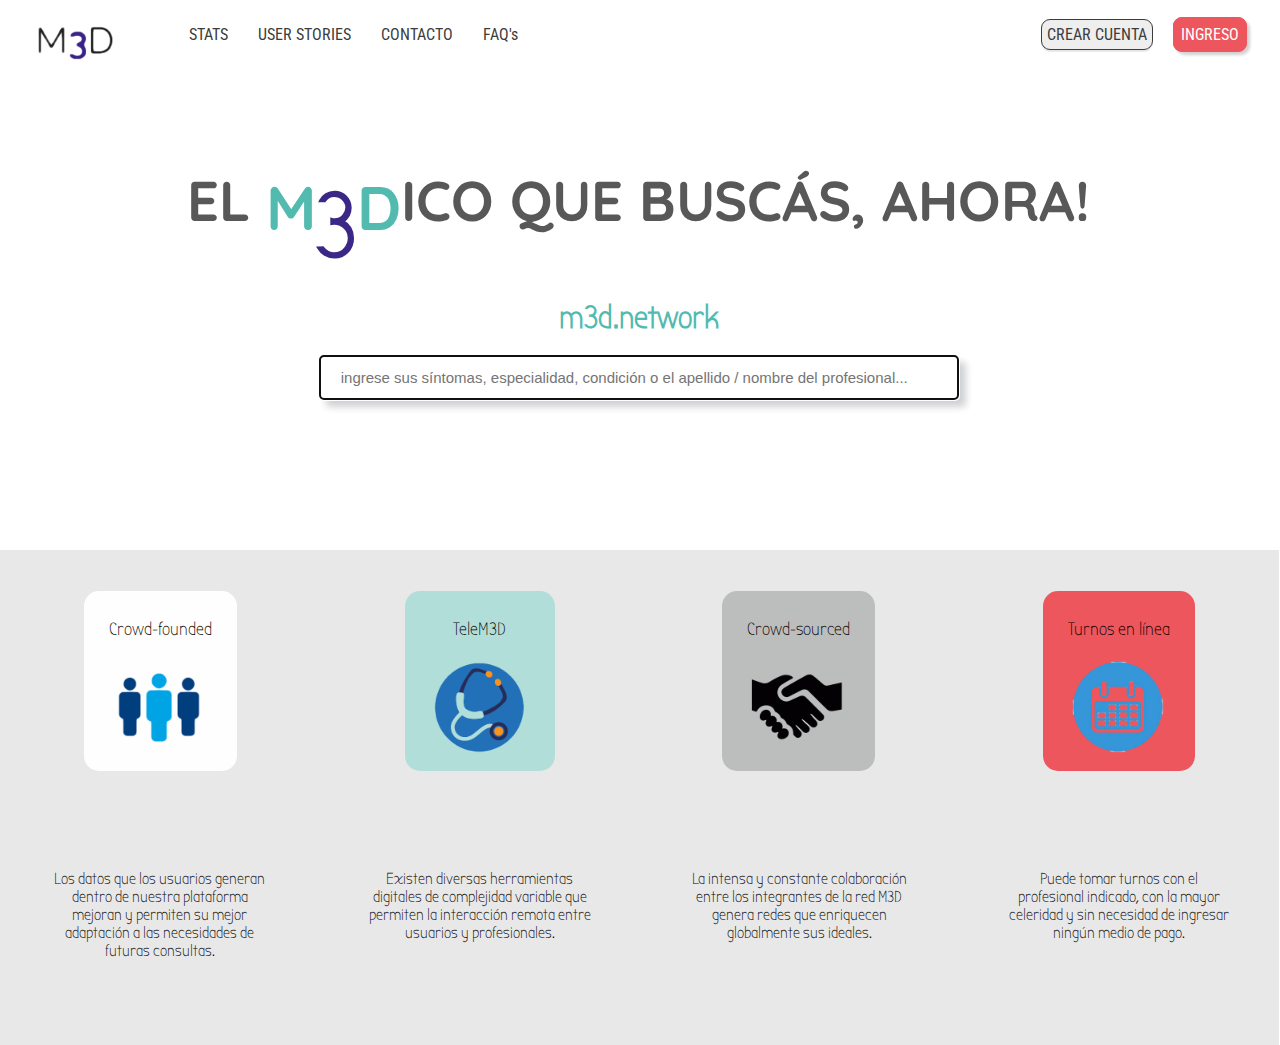
==== commit 55c6a429: "actuzalizaciones y modificaciones index & styles" ====
--- a/index.html
+++ b/index.html
@@ -4,121 +4,86 @@
 <head>
    <meta charset="utf-8">
    <link rel="stylesheet" href="styles/styles.css">
-   <link href="https://fonts.googleapis.com/css?family=Roboto+Condensed" rel="stylesheet">
-   <link href="https://fonts.googleapis.com/css?family=Bubbler+One|Roboto+Condensed" rel="stylesheet">
+   <link rel="stylesheet" href="bootstrap.css">
+   <link href="https://fonts.googleapis.com/css?family=Bubbler+One|Quicksand|Roboto+Condensed" rel="stylesheet">
    <meta name="viewport" content="width=device-width, initial-scale=1, maximum-scale=1, user-scalable=no">
    <title> M3D </title>
 </head>
 
 <body>
-      <div>
-         <header class="largeHeaderContainer">
-            <div class="logoContainer">
-               <a href="index.html"><img class="logo" src="imgs/logoFirstDraft.png" alt="logo" width="100px"></a>
+   <div>
+      <header class="largeHeaderContainer">
+         <div class="logoContainer">
+            <a href="index.html"><img class="logo" src="imgs/logoFirstDraft.png" alt="logo" width="115px"></a>
+         </div>
+         <div class="secondaryMenuContainer">
+            <nav>
+               <ul class="secondaryMenu">
+                  <li><a href="#">STATS</a></li>
+                  <li><a href="#">USER STORIES</a></li>
+                  <li><a href="contactForm.html">CONTACTO</a></li>
+                  <li><a href="faqs.html">FAQ's</a></li>
+               </ul>
+            </nav>
+         </div>
+         <div class="mainMenuContainer">
+            <nav>
+               <ul class="mainMenu">
+                  <li><a href="loginRegister.html">CREAR CUENTA</a></li>
+                  <li><a href="#" class="mainMenuFavorite">INGRESO</a></li>
+               </ul>
+            </nav>
+         </div>
+      </header>
+   </div>
+   <main>
+      <div class="mainScreenContainer">
+         <div class="mottoContainer">
+            <div class="motto">
+               <h1>EL <span class="primMotto">M<span class="secondMotto">3</span>D</span>ICO QUE BUSCÁS, AHORA!</h1>
             </div>
-            <div class="secondaryMenuContainer">
-               <nav>
-                  <ul class="secondaryMenu">
-                     <li><a href="#">STATS</a></li>
-                     <li><a href="#">USER STORIES</a></li>
-                     <li><a href="contactForm.html">CONTACTO</a></li>
-                     <li><a href="faqs.html">FAQ's</a></li>
-                  </ul>
-               </nav>
+            <div class="tercMotto">
+               <h2>m3d.network</h2>
             </div>
-            <div class="mainMenuContainer">
-               <nav>
-                  <ul class="mainMenu">
-                     <li><a href="loginRegister.html">CREAR CUENTA</a></li>
-                     <li class="mainMenuFavorite"><a href="#">INGRESO</a></li>
-                  </ul>
-               </nav>
-            </div>
-         </header>
+         </div>
+         <div class="searchFieldContainer">
+            <input class="searchField" type="text" autocomplete="on" autofocus name="search" placeholder="ingrese sus síntomas, especialidad, condición o el apellido / nombre del profesional...">
+         </div>
       </div>
-   <main>
-      <section>
-         <div class="containerDos">
-            <div class="motto">
-               <h1>EL M<span>3</span>DICO QUE BUSCÁS, AHORA!</h1>
-            </div>
-            <div class="mainSearch">
-               Barras de búsqueda
-            </div>
-            <img class="banner" src="imgs/blurryVision.jpg" alt="banner">
+      <div class="infogContainer">
+         <div class="infog-1">
+            <p class="infoP">Crowd-founded</p>
+            <img src="imgs/user.png" width="100px" alt="user icon">
          </div>
-      </section>
-      <section class="infographs">
-         <article class="infographOne">
-            <img class="infoGraphImg" src="imgs/infographSampleOne.png" alt="infographOne" width="300px">
-         </article>
-         <article class="infographTwo">
-            <img class="infoGraphImg" src="imgs/infographSampleTwo.png" alt="infographTwo" width="300px">
-         </article>
-         <article class="infographThree">
-            <img class="infoGraphImg" src="imgs/infographSampleThree.png" alt="infographThree" width="300px">
-         </article>
-      </section>
-      <section class="userStories">
-         <article class="userStoryOne">
-            <p class="story">"Sentía dolores en ambas rodillas y no sabía que especialista consultar, y luego de 5 minutos navegando en la plataforma lo encontré y saqué una cita!"</p>
-            <p class="name">Marla, México.</p>
-            <p class="stars">* * * * *</p>
-         </article>
-         <article class="userStoryTwo">
-            <p class="story">"Miraba fijo un punto y sentía que me iba a caer. Investigué en internet y encotré la solución a mi problema, saqué un turno y al día siguiente vi un oftalmólogo sin costo alguno!"</p>
-            <p class="name">Phoebe, Córdoba.</p>
-            <p class="stars">* * * * *</p>
-         </article>
-         <article class="userStoryThree">
-            <p class="story">"Quedé embarazada y necesitaba un obstetra cerca de mi trabajo, busqué en M3D y lo encontré."</p>
-            <p class="name">Horacio, Bahía Blanca.</p>
-            <p class="stars">* * * *</p>
-         </article>
-      </section>
-      <section class="map">
-         <article class="mapOne">
-            <img src="imgs/map.png" alt="mapOne">
-         </article>
-      </section>
-      <section class="bottomContainer">
-         <article class="bottomContainerList">
-            <ul class="bottomList">
-               <li>Acerca nuestro</li>
-               <li>Contacto</li>
-               <li>Preguntas frecuentes</li>
-            </ul>
-            <ul class="bottomList">
-               <li>Apellido</li>
-               <li>Localización</li>
-               <li>Calificación</li>
-               <li>Disponibilidad</li>
-            </ul>
-            <ul class="bottomList">
-               <li>Cirugía</li>
-               <li>Ortopedia</li>
-               <li>Oftalmología</li>
-               <li>Dermatología</li>
-               <li>Ginecología</li>
-            </ul>
-            <ul class="bottomList">
-               <li>Usuarios</li>
-               <li>Profesionales</li>
-               <li>Instituciones</li>
-            </ul>
-            <ul class="bottomList">
-               <li>Facebook</li>
-               <li>Twitter</li>
-               <li>Google+</li>
-               <li>Instagram</li>
-               <li>LinkedIn</li>
-            </ul>
-         </article>
-      </section>
-   </main>
-   <footer class="footer">
-      <p> M3D - todos los derechos reservados </p>
-   </footer>
+         <div class="infog-2">
+            <p class="infoP">TeleM3D</p>
+            <img src="imgs/stethoscope.png" width="100px" alt="stethoscope icon">
+         </div>
+         <div class="infog-3">
+            <p class="infoP">Crowd-sourced</p>
+            <img src="imgs/schedule.png" width="100px" alt="schedule icon">
+         </div>
+         <div class="infog-4">
+            <p class="infoP">Turnos en línea</p>
+            <img src="imgs/appointment.png" width="100px" alt="appointment icon">
+         </div>
+         <div class="infoDescContainer">
+            <div class="infoDesc">
+            <p>Los datos que los usuarios generan dentro de nuestra plataforma mejoran y permiten su mejor adaptación a las necesidades de futuras consultas.</p>
+         </div>
+         <div class="infoDesc">
+            <p>Existen diversas herramientas digitales de complejidad variable que permiten la interacción remota entre usuarios y profesionales.</p>
+         </div>
+         <div class="infoDesc">
+            <p>La intensa y constante colaboración entre los integrantes de la red M3D genera redes que enriquecen globalmente sus ideales.</p>
+         </div>
+         <div class="infoDesc">
+            <p>Puede tomar turnos con el profesional indicado, con la mayor celeridad y sin necesidad de ingresar ningún medio de pago.</p>
+         </div>
+         </div>
+
+      </div>
+</main>
 </body>
 
 </html>
--- a/styles/styles.css
+++ b/styles/styles.css
@@ -3,23 +3,22 @@
 * {}
 
 body {
-  margin-left : 0;
-  font-size   : 16px;
-}
-
-main {
-  margin-top       : 500px;
-  background-color : rgb(255, 255, 255, .05);
-}
+  margin    : 0;
+  font-size : 16px;
+}
+
+main {}
 
 /* ---------- Header styles ---------- */
 
 .largeHeaderContainer {
-  display          : flex;
-  width            : 99.5vw;
-  height           : 75px;
-  flex-flow        : row nowrap;
-  justify-content  : space-around;
+  z-index         : 100;
+  display         : flex;
+  width           : 99.8vw;
+  height          : 75px;
+  flex-flow       : row nowrap;
+  justify-content : space-around;
+  /* background-color : rgba(226, 226, 226, 0.55); */
 }
 
 .logoContainer {
@@ -31,293 +30,205 @@
 
 .logo {}
 
-.secondaryMenuContainer {
-}
+.secondaryMenuContainer {}
 
 .secondaryMenu {
   display         : flex;
   width           : 55vw;
+  margin-top      : 25px;
   padding         : 0;
   flex-flow       : row nowrap;
   justify-content : flex-start;
 }
 
 .secondaryMenu li {
-  margin-left : 30px;
+  margin-left     : 30px;
+  list-style-type : none;
 }
 
 .secondaryMenu li a {
   color           : rgb(60, 60, 60);
   text-decoration : none;
-  font-family: 'Roboto Condensed', sans-serif;
+  font-family     : 'Roboto Condensed',
+                    sans-serif;
 }
 
 .mainMenuContainer {
-  width  : 30vw;
+  width : 30vw;
 }
 
 .mainMenu {
   display         : flex;
+  margin-top      : 25px;
   padding         : 0;
   flex-flow       : row nowrap;
   justify-content : flex-end;
 }
 
 .mainMenu li {
+  display      : inline;
   margin-right : 20px;
-  display: inline;
 }
 
 .mainMenu li a {
-  color           : rgb(60, 60, 60);
-  text-decoration : none;
-  font-family: 'Roboto Condensed', sans-serif;
-  padding: 5px;
-  border-radius: 3px;
-  border: solid 0.5px rgb(60, 60, 60);
-  background-color: rgb(238, 238, 238);
+  padding          : 5px;
+  color            : rgb(60, 60, 60);
+  border           : solid 0.5px rgb(60, 60, 60);
+  border-radius    : 9px;
+  background-color : rgb(238, 238, 238);
+  box-shadow       : 0 2px 0 rgba(19,25,40,0.1);
+  text-decoration  : none;
+  font-family      : 'Roboto Condensed',
+                     sans-serif;
+}
+
+.mainMenu li a.mainMenuFavorite {
+  padding          : 7px;
+  color            : white;
+  border-color     : #ed565c;
+  background-color : #ed565c;
+  box-shadow       : 3px 3px 3px rgba(19,25,40,0.2);
 }
 
 /* ---------- mainScreen styles ---------- */
 
-.container {
-  display  : inline-block;
+.mainScreenContainer {
   position : relative;
-  width    : 99vw;
-  height   : 50vw;
-  margin   : 0 auto;
-}
-
-.menu li {
-  display          : inline-block;
-  margin-right     : 30px;
-  padding          : 5px 10px;
-  border-radius    : 3px;
-  background-color : rgb(219, 235, 241);
-  list-style       : none;
-}
-
-.menu li a {
-  text-decoration : none;
-}
-
-.containerDos {
-  display       : block;
-  width         : 99vw;
-  border-radius : 0 25px;
-}
-
-.containerDos span {
-   color: red;
-   font-size: 1.5em;
-   vertical-align: middle;
-
-}
-
-.motto {
-   font-family: 'Bubbler One', sans-serif;
-   color: rgb(0, 7, 155);
-  z-index    : 1;
-  position   : absolute;
-  top        : 200px;
-  width      : 99vw;
-  text-align : center;
-  font-size  : 2.5em;
-}
-
-.mainSearch {
-  z-index          : 1;
-  display          : block;
-  position         : absolute;
-  top              : 655px;
-  width            : 40vw;
-  margin           : 0 28vw;
-  padding          : 15px;
-  border           : solid blue 1px;
-  border-radius    : 3px;
-  background-color : rgba(255,255,255,0.75);
-  text-align       : center;
-}
-
-.banner {
-  z-index       : 0;
-  width         : 99vw;
-  border-radius : 0 25px;
+  width    : 99.8vw;
+  height   : 425px;
+  /* background-color : rgba(226, 226, 226, 0.55); */
+}
+
+.mainScreenContainer h1 {
+  margin      : 0;
+  padding-top : 10vh;
+  color       : rgb(88, 88, 88);
+  text-align  : center;
+  font-family : 'Quicksand',
+                sans-serif;
+  font-size   : 3.5em;
+}
+
+.mainScreenContainer h1 strong {
+  color : rgb(88, 88, 88);
+}
+
+.mainScreenContainer h1 strong span {
+  color          : rgb(20, 13, 101);
+  vertical-align : middle;
+  font-size      : 1.5em;
+}
+
+.mainScreenContainer h2 {
+  color       : #52baaf;
+  text-align  : center;
+  font-family : 'Bubbler One',
+                sans-serif;
+  font-size   : 2em;
+}
+
+.mottoContainer {
+  width  : 90vw;
+  height : 250px;
+  margin : 0 auto;
+}
+
+.primMotto {
+  color          : #52baaf;
+  vertical-align : middle;
+  font-size      : 1.1em;
+}
+
+.secondMotto {
+  color          : #3b2786;
+  vertical-align : top;
+  font-family    : 'Bubbler One',
+                   sans-serif;
+  font-size      : 1.5em;
+}
+
+.tercMotto {
+  color : #1686ea;
+}
+
+.searchFieldContainer {
+  width  : 50vw;
+  height : 15vh;
+  margin : 0 auto;
+}
+
+.searchField {
+  box-sizing          : border-box;
+  width               : 50vw;
+  margin-top          : 30px;
+  padding             : 12px 20px 12px 20px;
+  border              : 2px solid #ccc;
+  border-radius       : 4px;
+  background-color    : white;
+  background-repeat   : no-repeat;
+  background-position : 10px 10px;
+  box-shadow          : 7px 7px 7px rgba(19,25,40,0.2);
+  font-size           : 15px;
 }
 
 /* ------------------------------------------------------ */
 
-.infographs {
+.infogContainer {
   display          : flex;
-  width            : 99vw;
-  height           : margin:0 auto;
-  border-radius    : 25px 0;
-  background-color : rgba(151, 207, 153, 0.63);
+  width            : 99.9vw;
+  height           : 55vh;
+  margin-top       : 50px;
+  background-color : RGBA(188, 189, 189, .35);
   align-items      : center;
-  flex-direction   : row;
   flex-wrap        : wrap;
-  justify-content  : space-between;
-}
-
-.infographOne {
-  position   : relative;
-  width      : 300px;
-  height     : 300px;
-  margin     : 0 auto;
-  margin-top : 35px;
-}
-
-.infographTwo {
-  position   : relative;
-  width      : 300px;
-  height     : 300px;
-  margin     : 0 auto;
-  margin-top : 35px;
-}
-
-.infographThree {
-  position   : relative;
-  width      : 300px;
-  height     : 300px;
-  margin     : 0 auto;
-  margin-top : 35px;
-}
-
-.infoGraphImg {}
-
-/* ------------------------------------------------------ */
-
-.userStories {
-  display          : flex;
-  width            : 99vw;
-  height           : 300px;
-  margin           : 0 auto;
-  border-radius    : 0 25px;
-  background-color : rgb(218, 161, 170);
-  flex-direction   : row;
-  flex-wrap        : nowrap;
   justify-content  : space-around;
 }
 
-.userStoryOne {
-  width       : 30vw;
-  margin-left : 5px;
-  color       : grey;
-  overflow    : hidden;
-  text-align  : left;
-  text-indent : 5px;
-  font-size   : 23px;
-}
-
-.userStoryTwo {
-  width       : 30vw;
-  margin-left : 5px;
-  color       : grey;
-  overflow    : hidden;
-  text-align  : left;
-  text-indent : 5px;
-  font-size   : 23px;
-}
-
-.userStoryThree {
-  width            : 30vw;
-  margin-left      : 5px;
-  color            : grey;
-  overflow         : hidden;
-  text-align       : left;
-  text-indent      : 5px;
-  font-size        : 23px;
-  font-size-adjust : auto;
-}
-
-.story {
-  text-align  : justify;
-  line-height : 150%;
-}
-
-.name {
-  text-align : right;
-  font-style : italic;
-}
-
-.stars {
-  color      : rgb(255, 255, 255);
-  text-align : right;
-  font-size  : 43px;
-}
-
-/* ------------------------------------------------------ */
-
-.map {
-  width            : 99vw;
-  height           : 500px;
-  margin           : 0 auto;
-  border-radius    : 0 25px;
-  background-color : rgb(252, 250, 187);
-}
-
-.mapOne {
-  display         : flex;
-  justify-content : center;
-}
-
-/* ------------------------------------------------------ */
-
-.bottomContainer {
-  width            : 99vw;
-  height           : 200px;
-  border-radius    : 0 25px;
-  background-color : rgb(187, 252, 209);
-}
-
-.bottomContainerList {
-  display : flex;
-}
-
-.bottomList {
-  align-items     : center;
-  flex            : auto;
-  justify-content : space-between;
-}
-
-li {
-  align-items     : center;
-  justify-content : space-between;
-  line-height     : 210%;
-  list-style-type : none;
-}
-
-/* ------------------------------------------------------ */
-
-.footer {
-  width            : 99vw;
-  height           : 100px;
-  margin           : 0 auto;
-  color            : white;
-  border-radius    : 25px 25px 0 0;
-  background-color : rgb(31, 41, 133);
-  text-align       : center;
-}
-
-.footer p {
-  position : relative;
-  top      : 50px;
-}
-
-/* --- MOBILE ------------------------------------------- */
-
-/* MEDIUM SIZE */
-
-@media (max-width: 900px) {
-  .containerTop {
-    background-color : green;
-  }
-}
-
-/* SMALL SIZE */
-
-@media (max-width: 450px) {
-  .containerTop {
-    background-color : red;
-  }
-}
+.infog-1 {
+  padding          : 10px 25px;
+  border-radius    : 15px;
+  background-color : RGBA(254, 254, 254, 1.00);
+}
+
+.infog-2 {
+  padding          : 10px 25px;
+  border-radius    : 15px;
+  background-color : RGBA(178, 222, 218, 1.00);
+}
+
+.infog-3 {
+  padding          : 10px 25px;
+  border-radius    : 15px;
+  background-color : RGBA(188, 189, 189, 1.00);
+}
+
+.infog-4 {
+  padding          : 10px 25px;
+  border-radius    : 15px;
+  background-color : RGBA(237, 86, 92, 1.00);
+}
+
+.infoP {
+font-size: 1.1em;
+font-family    : 'Bubbler One',
+                 sans-serif;
+text-align: center;
+}
+
+.infoDescContainer {
+   height: 150px;
+   width: 99.9vw;
+   display: flex;
+   flex-flow: nowrap row;
+   text-align: center;
+   flex-wrap: wrap;
+   align-items: baseline;
+   justify-content: space-around;
+}
+
+.infoDesc {
+   width: 225px;
+   font-family    : 'Bubbler One',
+                    sans-serif;
+
+}
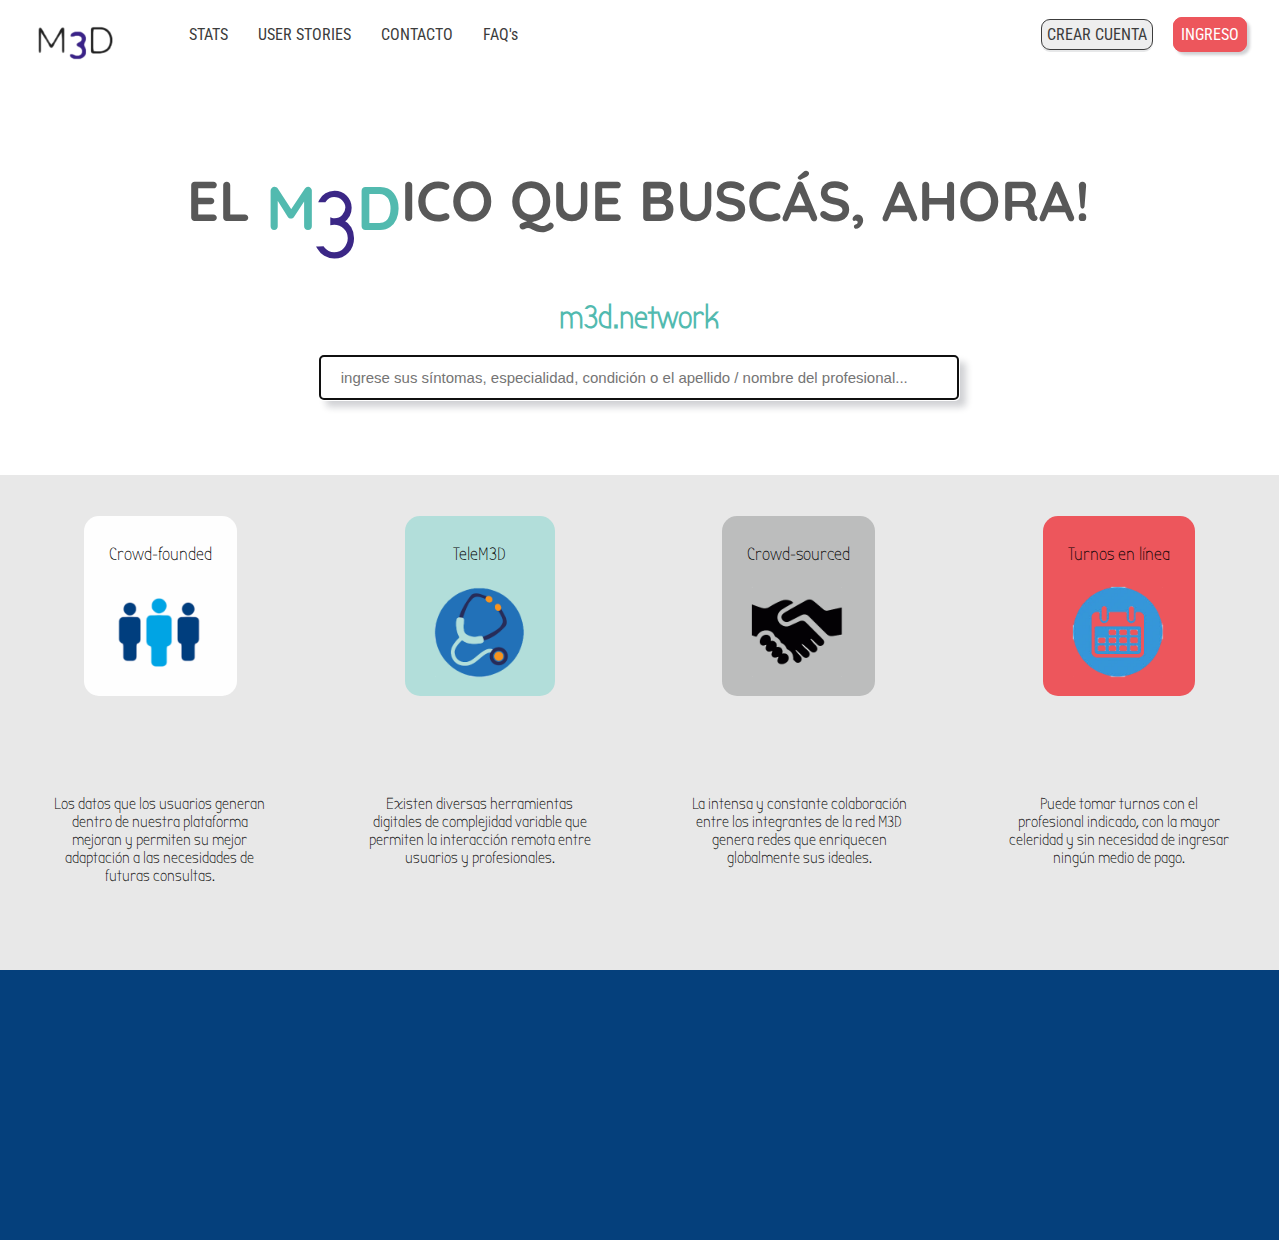
==== commit 57b054a4: "modificaciones estilos index & faqs & contactForm" ====
--- a/index.html
+++ b/index.html
@@ -69,21 +69,24 @@
          </div>
          <div class="infoDescContainer">
             <div class="infoDesc">
-            <p>Los datos que los usuarios generan dentro de nuestra plataforma mejoran y permiten su mejor adaptación a las necesidades de futuras consultas.</p>
-         </div>
-         <div class="infoDesc">
-            <p>Existen diversas herramientas digitales de complejidad variable que permiten la interacción remota entre usuarios y profesionales.</p>
-         </div>
-         <div class="infoDesc">
-            <p>La intensa y constante colaboración entre los integrantes de la red M3D genera redes que enriquecen globalmente sus ideales.</p>
-         </div>
-         <div class="infoDesc">
-            <p>Puede tomar turnos con el profesional indicado, con la mayor celeridad y sin necesidad de ingresar ningún medio de pago.</p>
-         </div>
+               <p>Los datos que los usuarios generan dentro de nuestra plataforma mejoran y permiten su mejor adaptación a las necesidades de futuras consultas.</p>
+            </div>
+            <div class="infoDesc">
+               <p>Existen diversas herramientas digitales de complejidad variable que permiten la interacción remota entre usuarios y profesionales.</p>
+            </div>
+            <div class="infoDesc">
+               <p>La intensa y constante colaboración entre los integrantes de la red M3D genera redes que enriquecen globalmente sus ideales.</p>
+            </div>
+            <div class="infoDesc">
+               <p>Puede tomar turnos con el profesional indicado, con la mayor celeridad y sin necesidad de ingresar ningún medio de pago.</p>
+            </div>
          </div>
 
       </div>
-</main>
+   </main>
+   <div class="footerContainer">
+      <footer></footer>
+   </div>
 </body>
 
 </html>
--- a/styles/styles.css
+++ b/styles/styles.css
@@ -95,7 +95,7 @@
 .mainScreenContainer {
   position : relative;
   width    : 99.8vw;
-  height   : 425px;
+  height   : 350px;
   /* background-color : rgba(226, 226, 226, 0.55); */
 }
 
@@ -209,26 +209,204 @@
 }
 
 .infoP {
-font-size: 1.1em;
-font-family    : 'Bubbler One',
-                 sans-serif;
-text-align: center;
+  text-align  : center;
+  font-family : 'Bubbler One',
+                sans-serif;
+  font-size   : 1.1em;
 }
 
 .infoDescContainer {
-   height: 150px;
-   width: 99.9vw;
-   display: flex;
-   flex-flow: nowrap row;
-   text-align: center;
-   flex-wrap: wrap;
-   align-items: baseline;
-   justify-content: space-around;
+  display         : flex;
+  width           : 99.9vw;
+  height          : 150px;
+  text-align      : center;
+  align-items     : baseline;
+  flex-flow       : nowrap row;
+  flex-wrap       : wrap;
+  justify-content : space-around;
 }
 
 .infoDesc {
-   width: 225px;
-   font-family    : 'Bubbler One',
-                    sans-serif;
-
-}
+  width       : 225px;
+  font-family : 'Bubbler One',
+                sans-serif;
+}
+
+.footerContainer {
+  width            : 99.9vw;
+  height           : 30vh;
+  background-color : #05407c;
+}
+
+/* --------------------- CONTACT FORM STYLES ----------------------------------- */
+
+.mainContactFormContainer {
+  width            : 99.9vw;
+  height           : 65vh;
+  height           : 550px;
+  background-color : #ebeded;
+}
+
+.FAQsLinkContainer {
+  position    : relative;
+  top         : 50px;
+  width       : 600px;
+  height      : 50px;
+  margin      : 0 auto;
+  text-align  : center;
+  font-family : 'Quicksand',
+                sans-serif;
+}
+
+.FAQsLinkContainer a {
+  color           : #757575;
+  text-decoration : none;
+  font-size       : 1.2em;
+}
+
+.FAQsLinkContainer a span {
+  color          : #ed565c;
+  vertical-align : baseline;
+  font-size      : 1.25em;
+}
+
+.contactFormContainer {
+  position : relative;
+  top      : 50px;
+  width    : 50vw;
+  height   : 50vh;
+  margin   : 0 auto;
+}
+
+.contactFormContainerParagraph {
+  margin-left : 20px;
+  color       : #757575;
+  font-family : 'Quicksand',
+                sans-serif;
+}
+
+.contactForm {
+  display     : flex;
+  align-items : center;
+  flex-flow   : nowrap column;
+}
+
+.topicDropDown {
+  width         : 20vw;
+  margin-bottom : 15px;
+}
+
+.textArea {
+  width         : 45vw;
+  margin-bottom : 25px;
+}
+
+.submitButton {
+  margin-bottom : 20px;
+}
+
+.phoneContact {
+  margin-bottom   : 15px;
+  text-decoration : none;
+}
+
+.phoneContact span {
+  color           : #757575;
+  text-decoration : none;
+}
+
+.emailContact {
+  color           : #757575;
+  text-decoration : none;
+}
+
+.socialNetworks {
+  text-align : center;
+}
+
+.socialNetworksIcons {
+  display         : flex;
+  margin          : 0 100px;
+  align-items     : center;
+  flex-flow       : nowrap row;
+  justify-content : space-around;
+}
+
+.facebookLink {}
+
+.twitterLink {}
+
+/* --------------------- FAQs STYLES ----------------------------------- */
+
+.dashboardContainer {
+  display          : flex;
+  width            : 60vw;
+  height           : 300px;
+  margin           : 0 auto;
+  background-color : rgb(182, 190, 194);
+  align-items      : center;
+  flex-flow        : row wrap;
+  justify-content  : space-around;
+}
+
+.aboutUs {
+  width            : 150px;
+  height           : 150px;
+  border-radius    : 5px;
+  background-color : #ed565c;
+}
+
+.aboutUs p {
+  text-align  : center;
+  font-family : 'Quicksand',
+                sans-serif;
+}
+
+.dataPrivacy {
+  width            : 150px;
+  height           : 150px;
+  border-radius    : 5px;
+  background-color : #ed565c;
+}
+
+.dataPrivacy {
+  text-align  : center;
+  font-family : 'Quicksand',
+                sans-serif;
+}
+
+.verifiedProf {
+  width            : 150px;
+  height           : 150px;
+  border-radius    : 5px;
+  background-color : #ed565c;
+}
+
+.verifiedProf {
+  text-align  : center;
+  font-family : 'Quicksand',
+                sans-serif;
+}
+
+.frequentQuestions {
+   font-family : 'Quicksand',
+                sans-serif;
+color: #ed565c;
+}
+
+.questionsAndAnswers {
+  font-family : 'Quicksand',
+                sans-serif;
+}
+
+.questionsAndAnswers ul li {
+  color : #05407c;
+}
+
+.questionsAndAnswers ul p {
+  color : #757575;
+}
+
+/* --------------------- FOOTER FORM STYLES ----------------------------------- */
+
+.footerContainer {}
